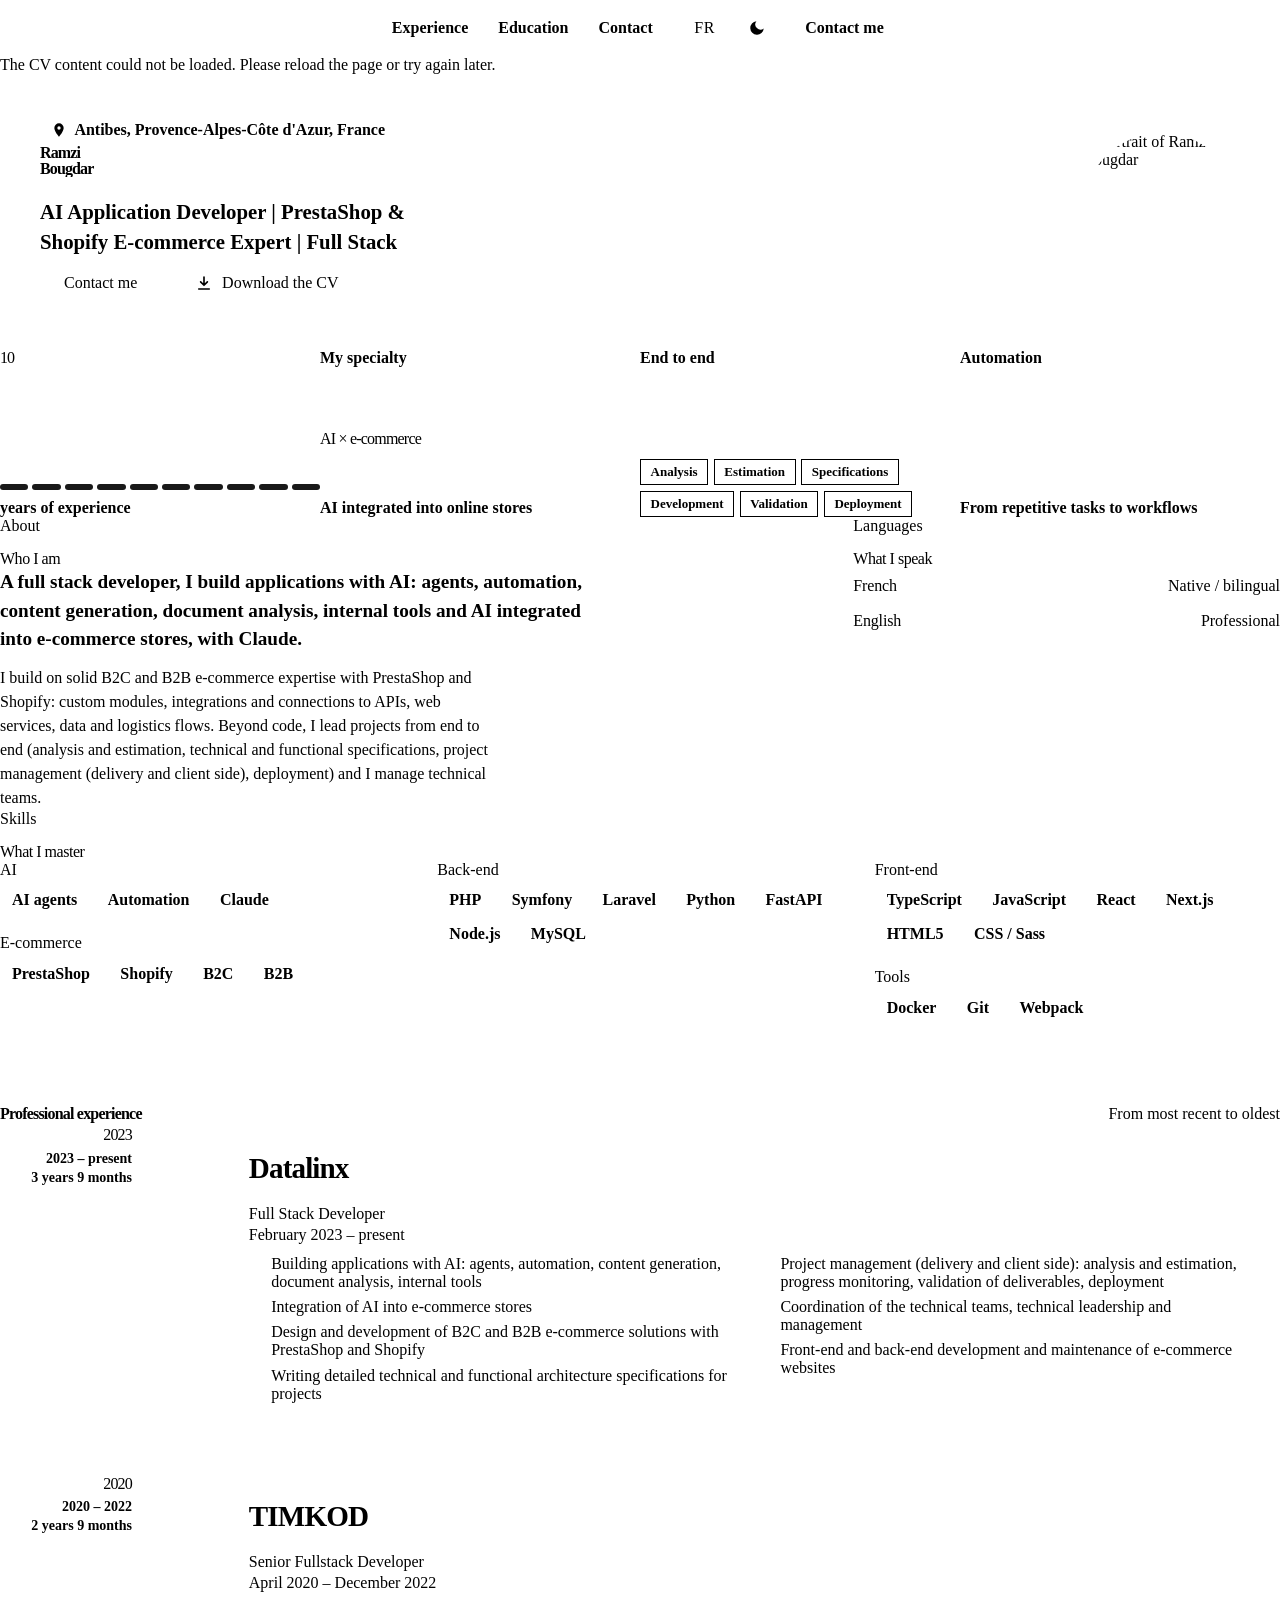
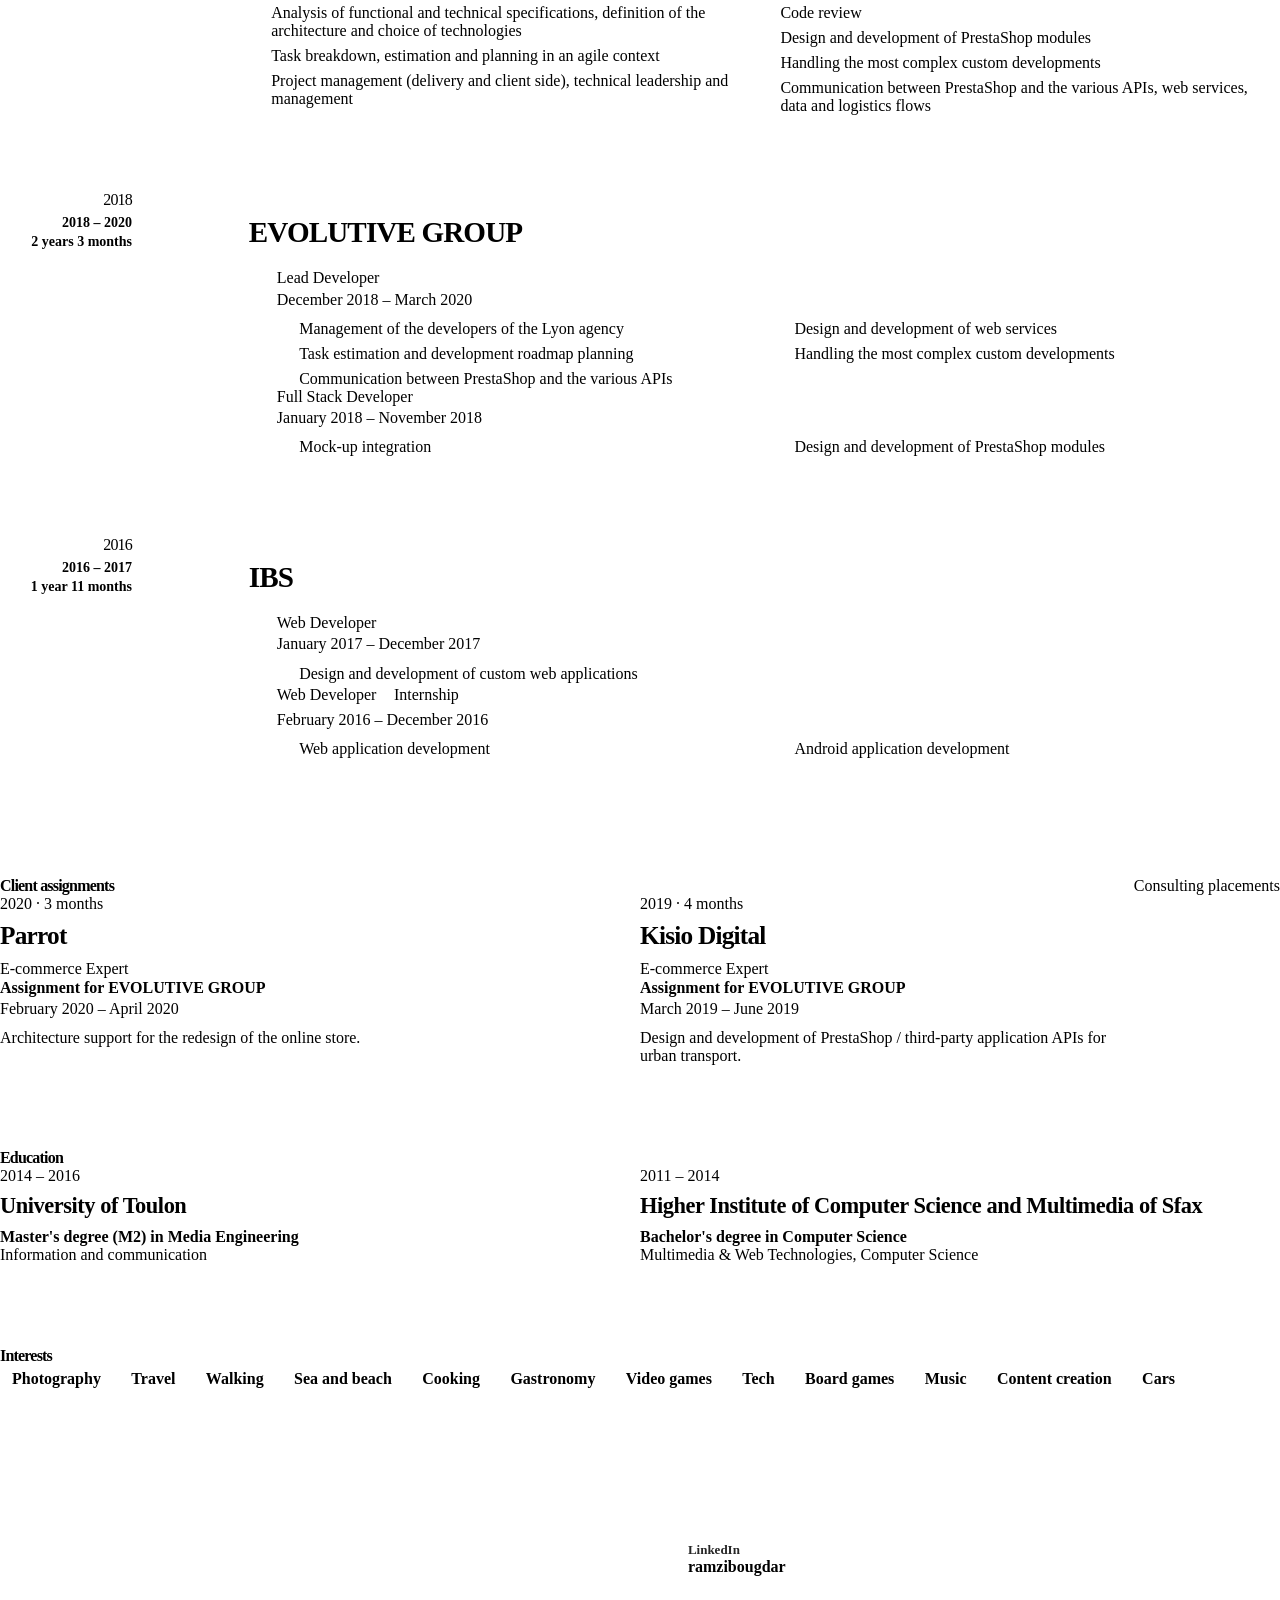
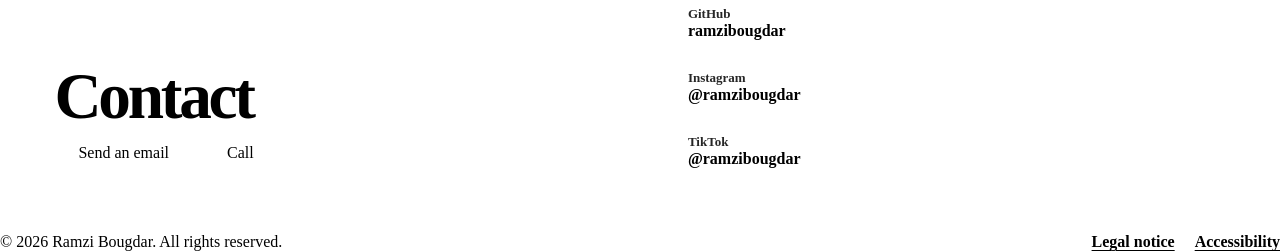
==== index.html @ 059834fe "Integrate Google Tag Manager into index.html Added Google Tag Manager scripts for tracking." ====
<!DOCTYPE html>
<html lang="en">
<head>
  <meta charset="utf-8">
  <meta name="viewport" content="width=device-width, initial-scale=1">
  <title>Ramzi Bougdar – AI Developer &amp; E-commerce Expert | CV</title>
  <meta name="description" content="CV of Ramzi Bougdar, full stack developer: AI applications with Claude and PrestaShop &amp; Shopify e-commerce. Available in English and French.">
  <meta name="color-scheme" content="light dark">
  <!-- Canonical, language alternates and social cards, generated by scripts/generate-metadata.js -->
  <link rel="canonical" href="https://ramzibougdar.github.io/">
  <link rel="alternate" hreflang="en" href="https://ramzibougdar.github.io/en/">
  <link rel="alternate" hreflang="fr" href="https://ramzibougdar.github.io/fr/">
  <link rel="alternate" hreflang="x-default" href="https://ramzibougdar.github.io/">
  <!-- /generated links -->
  <link rel="icon" href="favicon.ico" sizes="48x48">
  <link rel="icon" type="image/png" sizes="32x32" href="assets/icons/favicon-32.png">
  <link rel="icon" type="image/png" sizes="192x192" href="assets/icons/icon-192.png">
  <link rel="apple-touch-icon" href="assets/icons/apple-touch-icon.png">
<!-- Google Tag Manager -->
<script>(function(w,d,s,l,i){w[l]=w[l]||[];w[l].push({'gtm.start':
new Date().getTime(),event:'gtm.js'});var f=d.getElementsByTagName(s)[0],
j=d.createElement(s),dl=l!='dataLayer'?'&l='+l:'';j.async=true;j.src=
'https://www.googletagmanager.com/gtm.js?id='+i+dl;f.parentNode.insertBefore(j,f);
})(window,document,'script','dataLayer','GTM-W86L38PQ');</script>
<!-- End Google Tag Manager -->
  <!--
    Language router: sends the visitor to the stored language, otherwise to French when the
    browser prefers French, otherwise to English (the default). The query string and the
    anchor are kept, so old links such as /#contact still land on the right section.
  -->
  <script>
    (function () {
      var lang = null;
      try { lang = localStorage.getItem('lang'); } catch (e) { /* storage unavailable */ }
      if (lang !== 'en' && lang !== 'fr') {
        var preferred = navigator.languages && navigator.languages.length ? navigator.languages : [navigator.language || ''];
        lang = /^fr\b/i.test(preferred[0] || '') ? 'fr' : 'en';
      }
      // Opened from the disk (file://), a folder URL would list its files: target the page itself.
      var page = window.location.protocol === 'file:' ? 'index.html' : '';
      window.location.replace(lang + '/' + page + window.location.search + window.location.hash);
    })();
  </script>
  <style>
    body { margin: 0; min-height: 100vh; display: grid; place-content: center; gap: 1rem; font: 500 1.125rem/1.5 system-ui, sans-serif; background: #F4F4F8; color: #15162E; text-align: center; }
    a { color: #5B3DF5; font-weight: 700; }
    @media (prefers-color-scheme: dark) { body { background: #0D0E1A; color: #ECEDF7; } a { color: #8B78FF; } }
  </style>
</head>
<body>
  <!-- Google Tag Manager (noscript) -->
<noscript><iframe src="https://www.googletagmanager.com/ns.html?id=GTM-W86L38PQ"
height="0" width="0" style="display:none;visibility:hidden"></iframe></noscript>
<!-- End Google Tag Manager (noscript) -->
  <!-- Shown only when JavaScript is off (or while the redirect happens) -->
  <h1>Ramzi Bougdar — CV</h1>
  <p><a href="en/" hreflang="en">English version</a> · <a href="fr/" hreflang="fr" lang="fr">Version française</a></p>
</body>
</html>
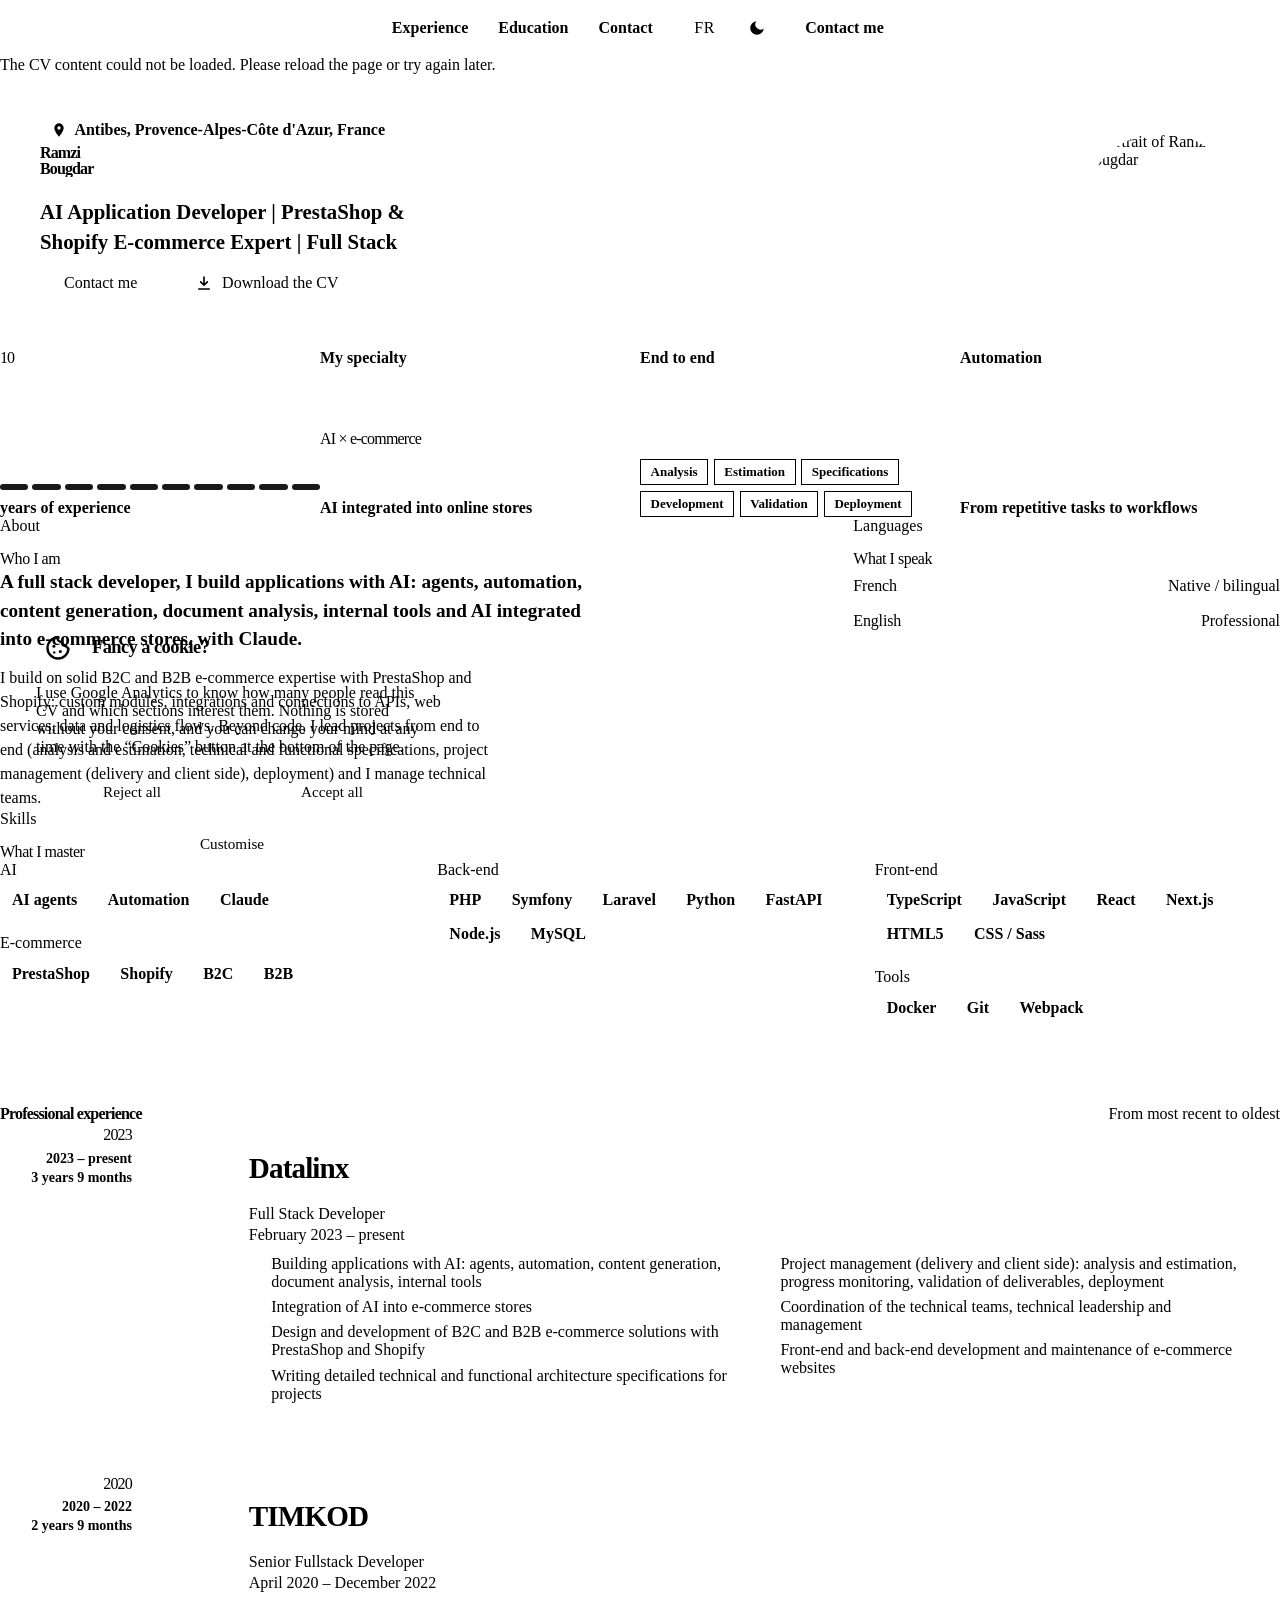
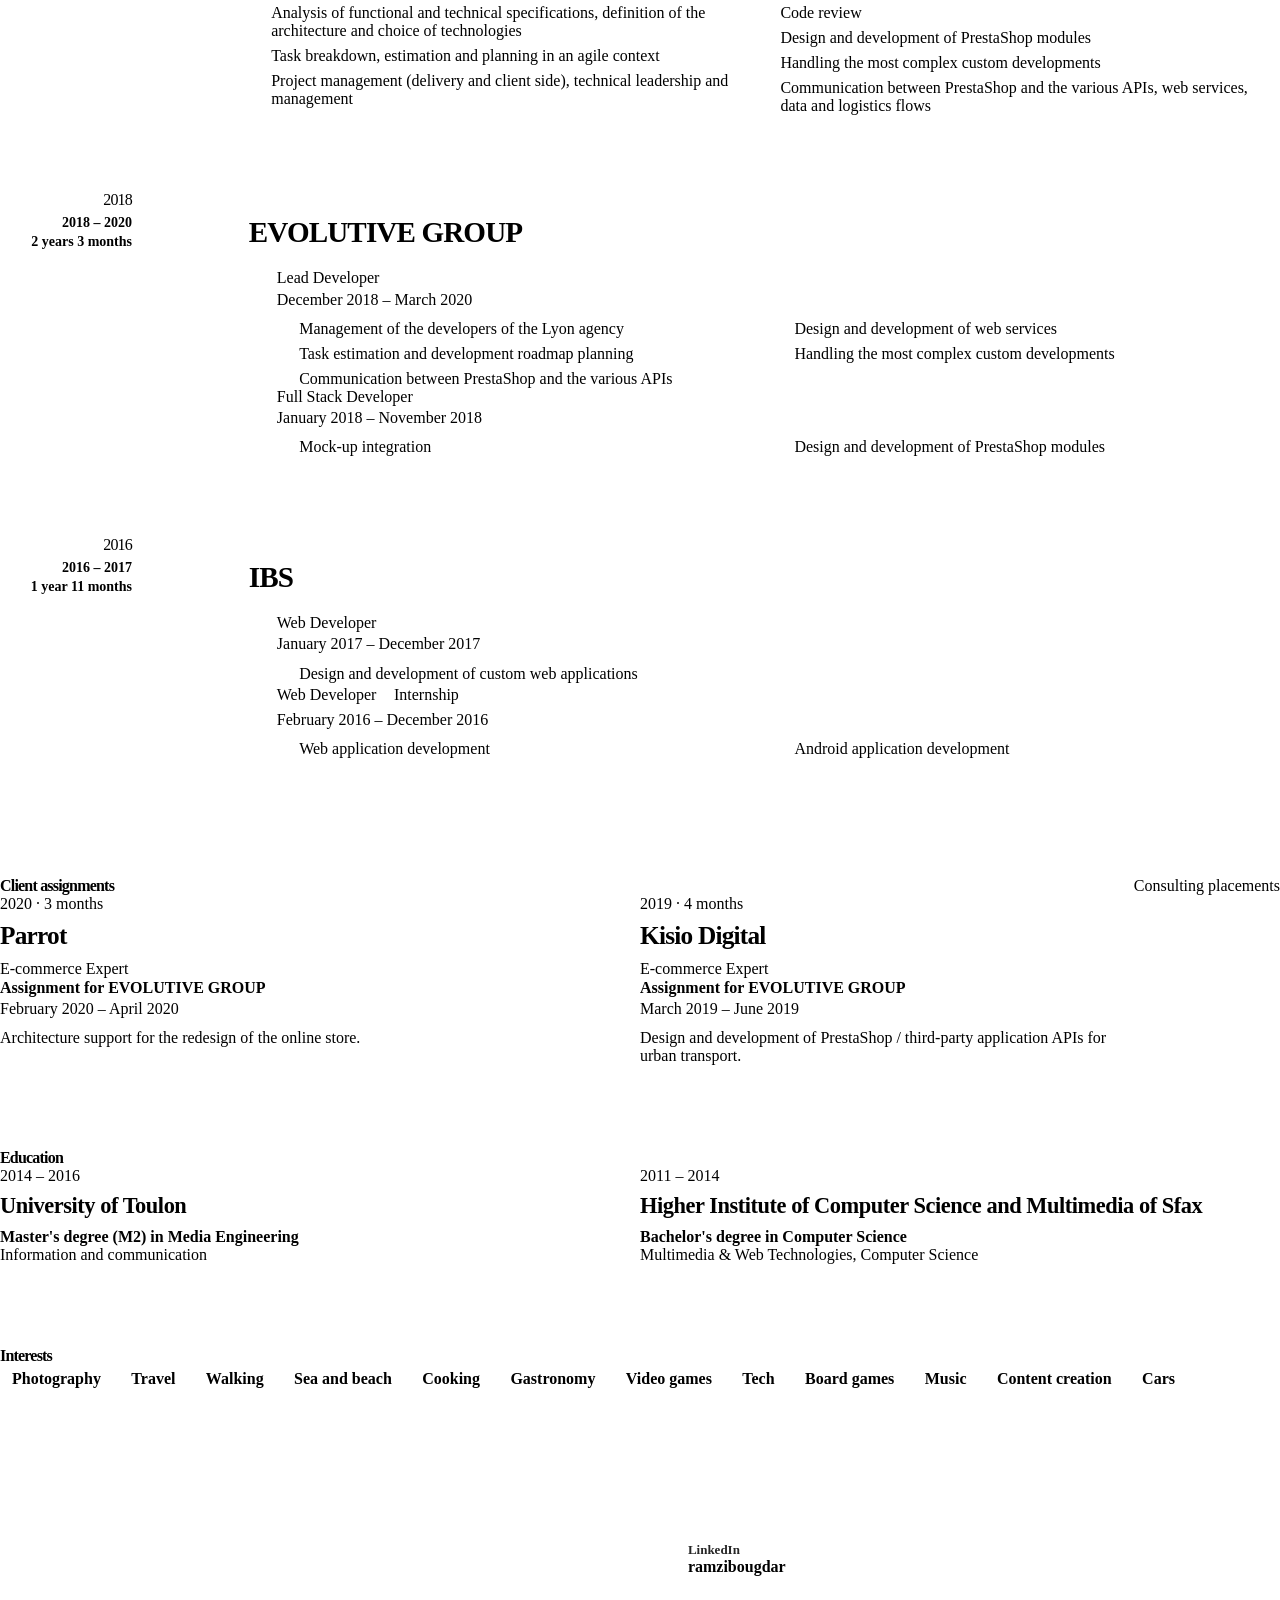
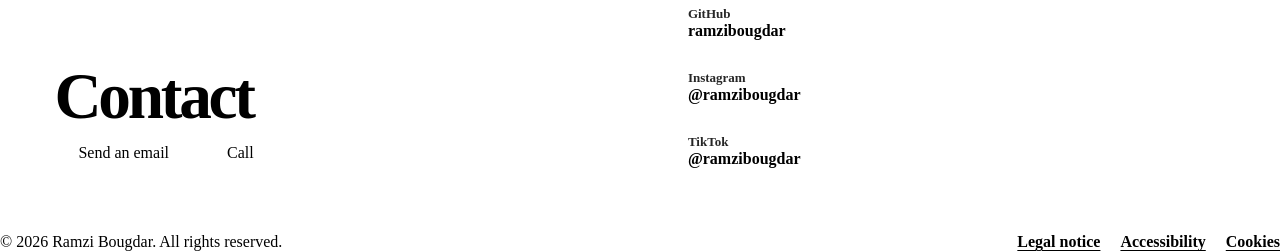
==== commit b178276c: "Add cookie banner with Google Consent Mode v2 - Inline consent defaults (all denied) before Google T" ====
--- a/index.html
+++ b/index.html
@@ -16,13 +16,35 @@
   <link rel="icon" type="image/png" sizes="32x32" href="assets/icons/favicon-32.png">
   <link rel="icon" type="image/png" sizes="192x192" href="assets/icons/icon-192.png">
   <link rel="apple-touch-icon" href="assets/icons/apple-touch-icon.png">
-<!-- Google Tag Manager -->
-<script>(function(w,d,s,l,i){w[l]=w[l]||[];w[l].push({'gtm.start':
-new Date().getTime(),event:'gtm.js'});var f=d.getElementsByTagName(s)[0],
-j=d.createElement(s),dl=l!='dataLayer'?'&l='+l:'';j.async=true;j.src=
-'https://www.googletagmanager.com/gtm.js?id='+i+dl;f.parentNode.insertBefore(j,f);
-})(window,document,'script','dataLayer','GTM-W86L38PQ');</script>
-<!-- End Google Tag Manager -->
+  <!--
+    Google Consent Mode v2: every storage is denied by default, before Google Tag Manager loads.
+    A choice made in the cookie banner (js/consent.js, localStorage "consent", 6 months) is applied at once.
+  -->
+  <script>
+    window.dataLayer = window.dataLayer || [];
+    function gtag() { window.dataLayer.push(arguments); }
+    gtag('consent', 'default', {
+      ad_storage: 'denied', ad_user_data: 'denied', ad_personalization: 'denied',
+      analytics_storage: 'denied', functionality_storage: 'granted', security_storage: 'granted',
+      wait_for_update: 500
+    });
+    gtag('set', 'ads_data_redaction', true);
+    (function () {
+      var c = null;
+      try { c = JSON.parse(localStorage.getItem('consent')); } catch (e) { /* storage unavailable */ }
+      if (c && c.version === 1 && Date.now() - c.date < 182 * 24 * 3600 * 1000) {
+        var ads = c.ads ? 'granted' : 'denied';
+        gtag('consent', 'update', { analytics_storage: c.analytics ? 'granted' : 'denied', ad_storage: ads, ad_user_data: ads, ad_personalization: ads });
+      }
+    })();
+  </script>
+  <!-- Google Tag Manager -->
+  <script>(function(w,d,s,l,i){w[l]=w[l]||[];w[l].push({'gtm.start':
+  new Date().getTime(),event:'gtm.js'});var f=d.getElementsByTagName(s)[0],
+  j=d.createElement(s),dl=l!='dataLayer'?'&l='+l:'';j.async=true;j.src=
+  'https://www.googletagmanager.com/gtm.js?id='+i+dl;f.parentNode.insertBefore(j,f);
+  })(window,document,'script','dataLayer','GTM-W86L38PQ');</script>
+  <!-- End Google Tag Manager -->
   <!--
     Language router: sends the visitor to the stored language, otherwise to French when the
     browser prefers French, otherwise to English (the default). The query string and the
@@ -48,10 +70,6 @@
   </style>
 </head>
 <body>
-  <!-- Google Tag Manager (noscript) -->
-<noscript><iframe src="https://www.googletagmanager.com/ns.html?id=GTM-W86L38PQ"
-height="0" width="0" style="display:none;visibility:hidden"></iframe></noscript>
-<!-- End Google Tag Manager (noscript) -->
   <!-- Shown only when JavaScript is off (or while the redirect happens) -->
   <h1>Ramzi Bougdar — CV</h1>
   <p><a href="en/" hreflang="en">English version</a> · <a href="fr/" hreflang="fr" lang="fr">Version française</a></p>
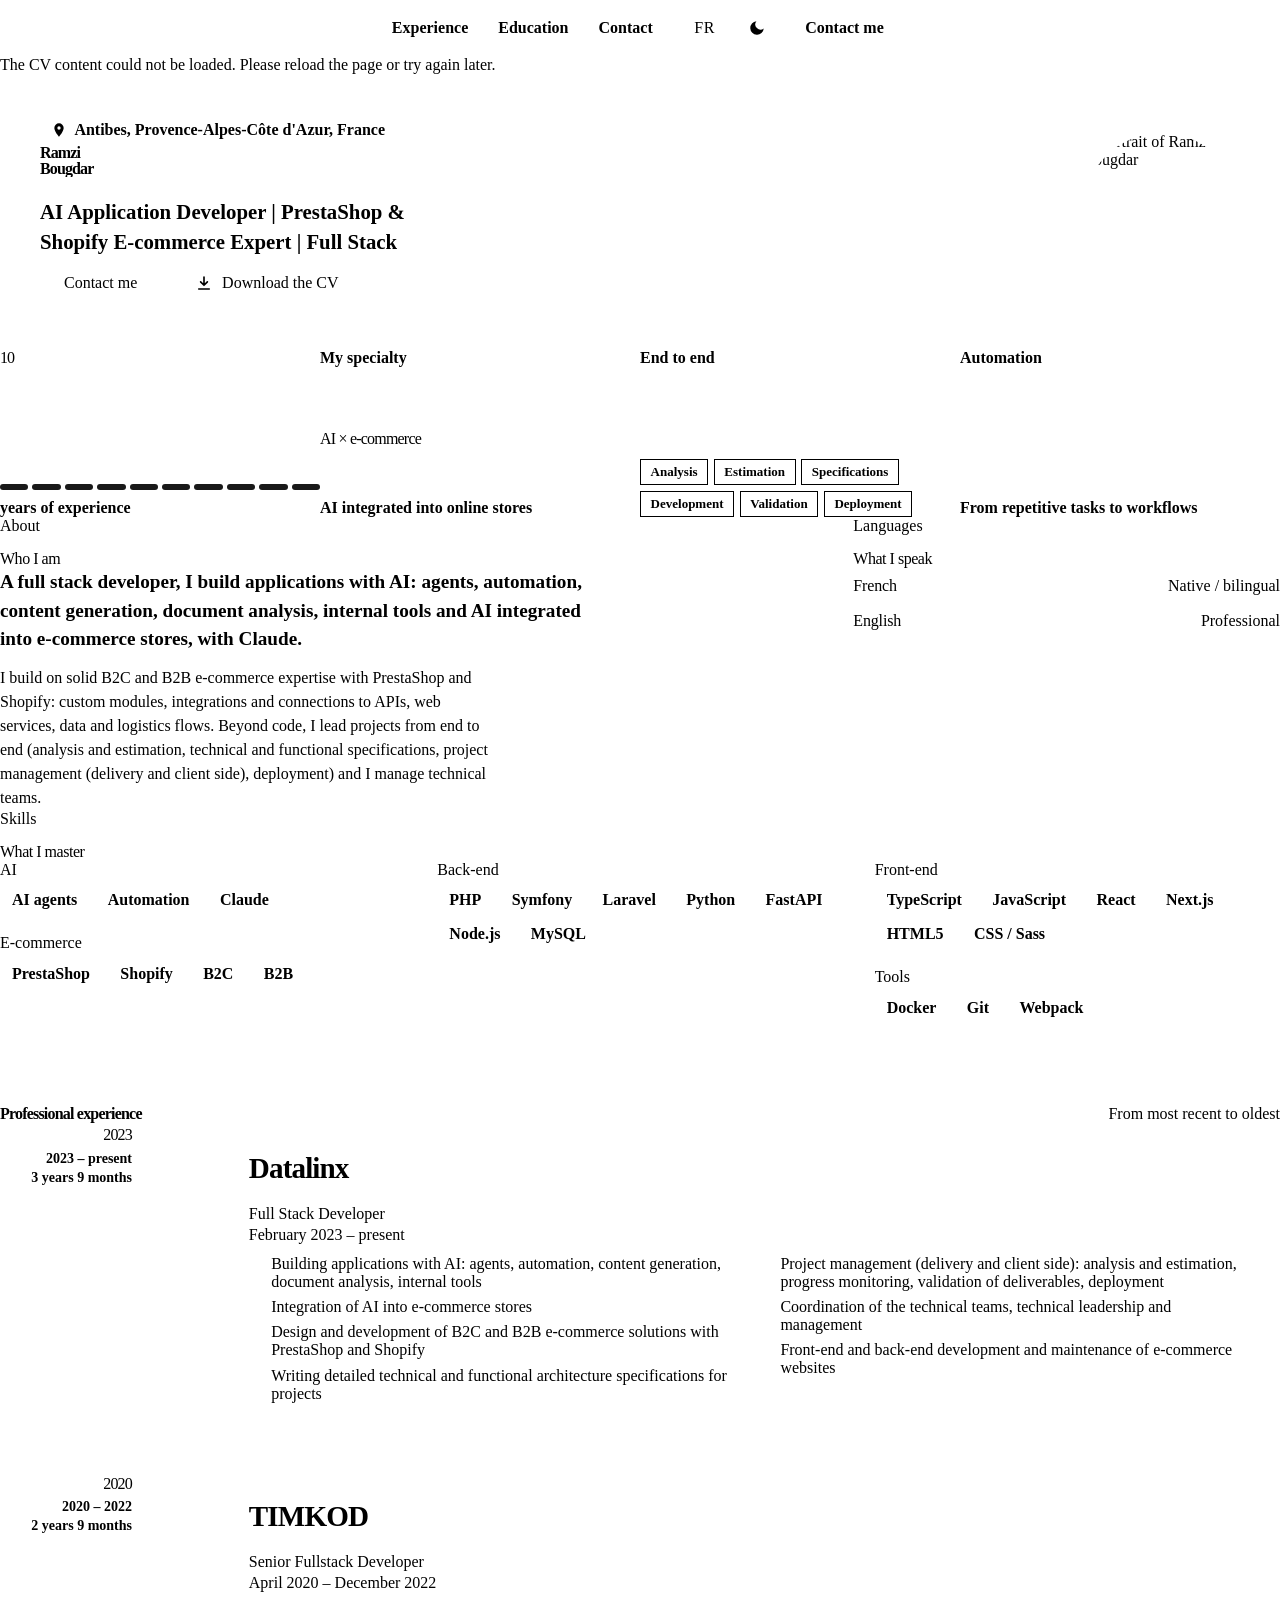
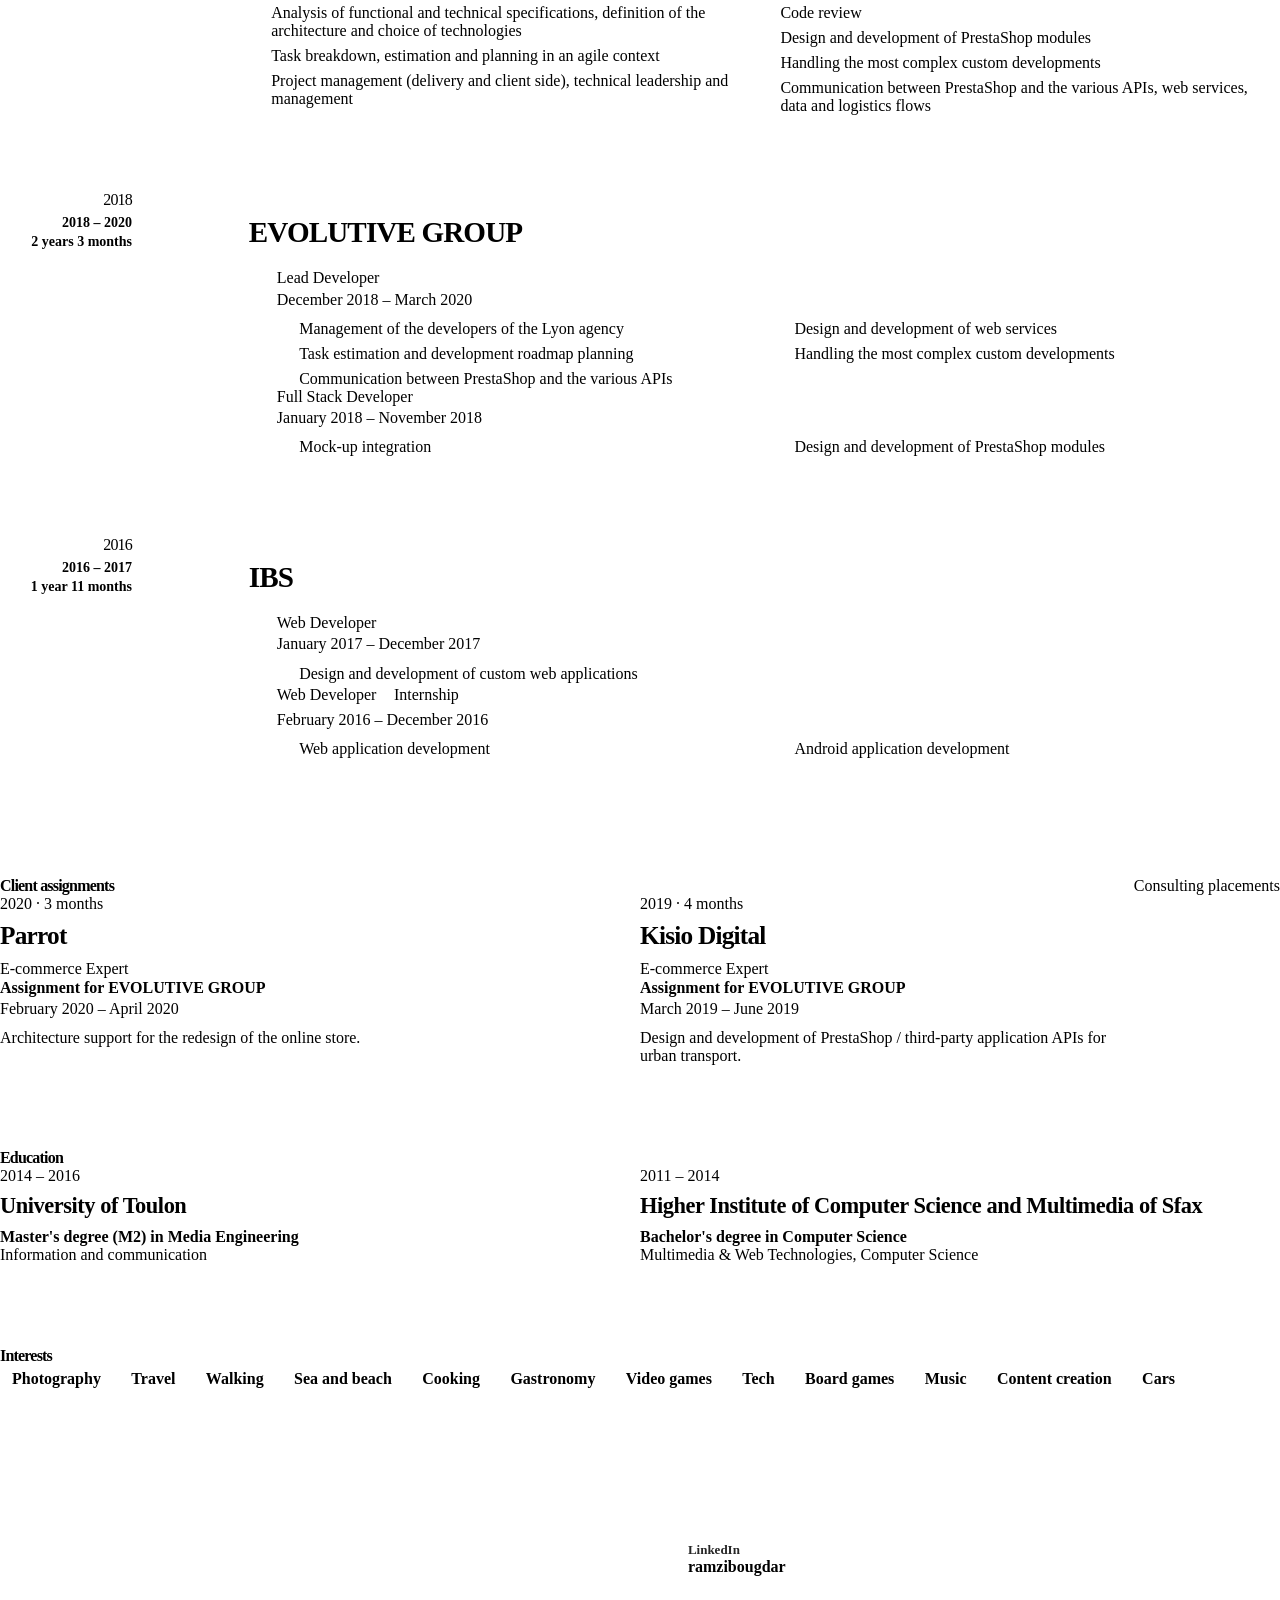
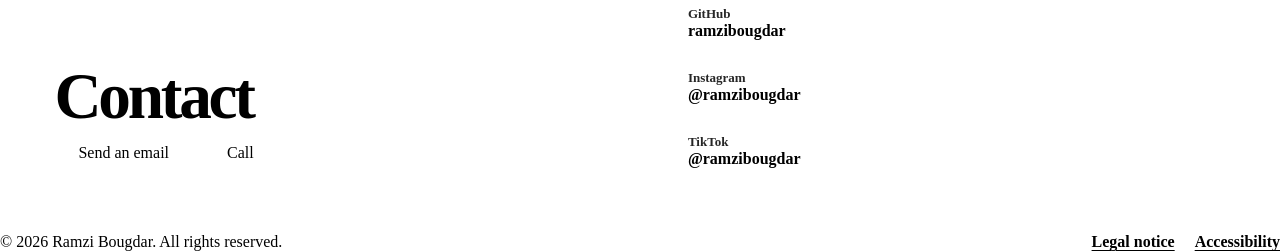
==== commit 6118456f: "Add Open Graph and Twitter meta tags to index.html Added Open Graph and Twitter meta tags for better" ====
--- a/index.html
+++ b/index.html
@@ -12,39 +12,29 @@
   <link rel="alternate" hreflang="fr" href="https://ramzibougdar.github.io/fr/">
   <link rel="alternate" hreflang="x-default" href="https://ramzibougdar.github.io/">
   <!-- /generated links -->
+  <meta property="og:type" content="profile">
+  <meta property="og:site_name" content="Ramzi Bougdar">
+  <meta property="og:title" content="Ramzi Bougdar – AI Application Developer &amp; E-commerce Expert">
+  <meta property="og:description" content="Full stack developer in Antibes, France: AI applications with Claude (agents, automation) and B2C/B2B e-commerce solutions on PrestaShop and Shopify.">
+  <meta property="og:url" content="https://ramzibougdar.github.io/en/">
+  <meta property="og:locale" content="en_GB">
+  <meta property="og:locale:alternate" content="fr_FR">
+  <meta property="og:image" content="https://ramzibougdar.github.io/assets/img/og-image.png">
+  <meta property="og:image:width" content="1200">
+  <meta property="og:image:height" content="630">
+  <meta property="og:image:alt" content="Ramzi Bougdar">
+  <meta name="twitter:card" content="summary_large_image">
   <link rel="icon" href="favicon.ico" sizes="48x48">
   <link rel="icon" type="image/png" sizes="32x32" href="assets/icons/favicon-32.png">
   <link rel="icon" type="image/png" sizes="192x192" href="assets/icons/icon-192.png">
   <link rel="apple-touch-icon" href="assets/icons/apple-touch-icon.png">
-  <!--
-    Google Consent Mode v2: every storage is denied by default, before Google Tag Manager loads.
-    A choice made in the cookie banner (js/consent.js, localStorage "consent", 6 months) is applied at once.
-  -->
-  <script>
-    window.dataLayer = window.dataLayer || [];
-    function gtag() { window.dataLayer.push(arguments); }
-    gtag('consent', 'default', {
-      ad_storage: 'denied', ad_user_data: 'denied', ad_personalization: 'denied',
-      analytics_storage: 'denied', functionality_storage: 'granted', security_storage: 'granted',
-      wait_for_update: 500
-    });
-    gtag('set', 'ads_data_redaction', true);
-    (function () {
-      var c = null;
-      try { c = JSON.parse(localStorage.getItem('consent')); } catch (e) { /* storage unavailable */ }
-      if (c && c.version === 1 && Date.now() - c.date < 182 * 24 * 3600 * 1000) {
-        var ads = c.ads ? 'granted' : 'denied';
-        gtag('consent', 'update', { analytics_storage: c.analytics ? 'granted' : 'denied', ad_storage: ads, ad_user_data: ads, ad_personalization: ads });
-      }
-    })();
-  </script>
-  <!-- Google Tag Manager -->
-  <script>(function(w,d,s,l,i){w[l]=w[l]||[];w[l].push({'gtm.start':
-  new Date().getTime(),event:'gtm.js'});var f=d.getElementsByTagName(s)[0],
-  j=d.createElement(s),dl=l!='dataLayer'?'&l='+l:'';j.async=true;j.src=
-  'https://www.googletagmanager.com/gtm.js?id='+i+dl;f.parentNode.insertBefore(j,f);
-  })(window,document,'script','dataLayer','GTM-W86L38PQ');</script>
-  <!-- End Google Tag Manager -->
+<!-- Google Tag Manager -->
+<script>(function(w,d,s,l,i){w[l]=w[l]||[];w[l].push({'gtm.start':
+new Date().getTime(),event:'gtm.js'});var f=d.getElementsByTagName(s)[0],
+j=d.createElement(s),dl=l!='dataLayer'?'&l='+l:'';j.async=true;j.src=
+'https://www.googletagmanager.com/gtm.js?id='+i+dl;f.parentNode.insertBefore(j,f);
+})(window,document,'script','dataLayer','GTM-W86L38PQ');</script>
+<!-- End Google Tag Manager -->
   <!--
     Language router: sends the visitor to the stored language, otherwise to French when the
     browser prefers French, otherwise to English (the default). The query string and the
@@ -70,6 +60,10 @@
   </style>
 </head>
 <body>
+  <!-- Google Tag Manager (noscript) -->
+<noscript><iframe src="https://www.googletagmanager.com/ns.html?id=GTM-W86L38PQ"
+height="0" width="0" style="display:none;visibility:hidden"></iframe></noscript>
+<!-- End Google Tag Manager (noscript) -->
   <!-- Shown only when JavaScript is off (or while the redirect happens) -->
   <h1>Ramzi Bougdar — CV</h1>
   <p><a href="en/" hreflang="en">English version</a> · <a href="fr/" hreflang="fr" lang="fr">Version française</a></p>
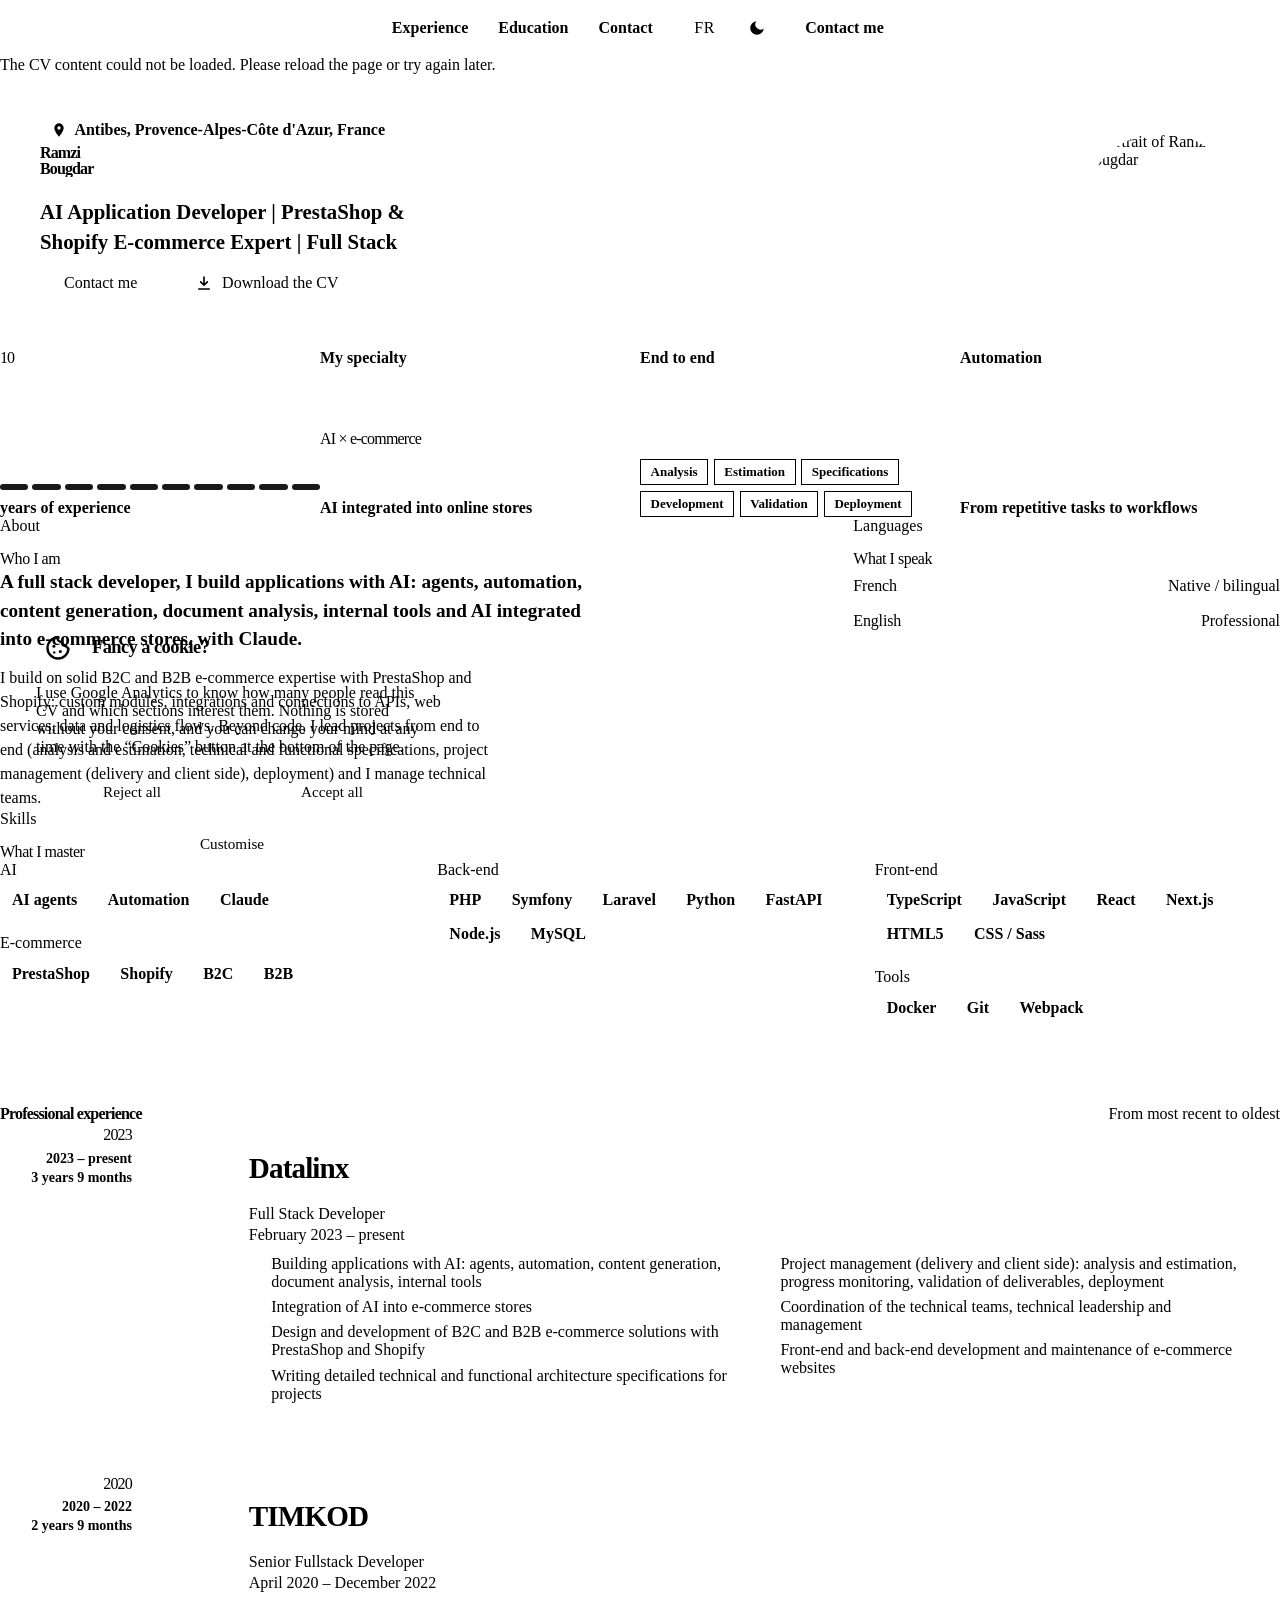
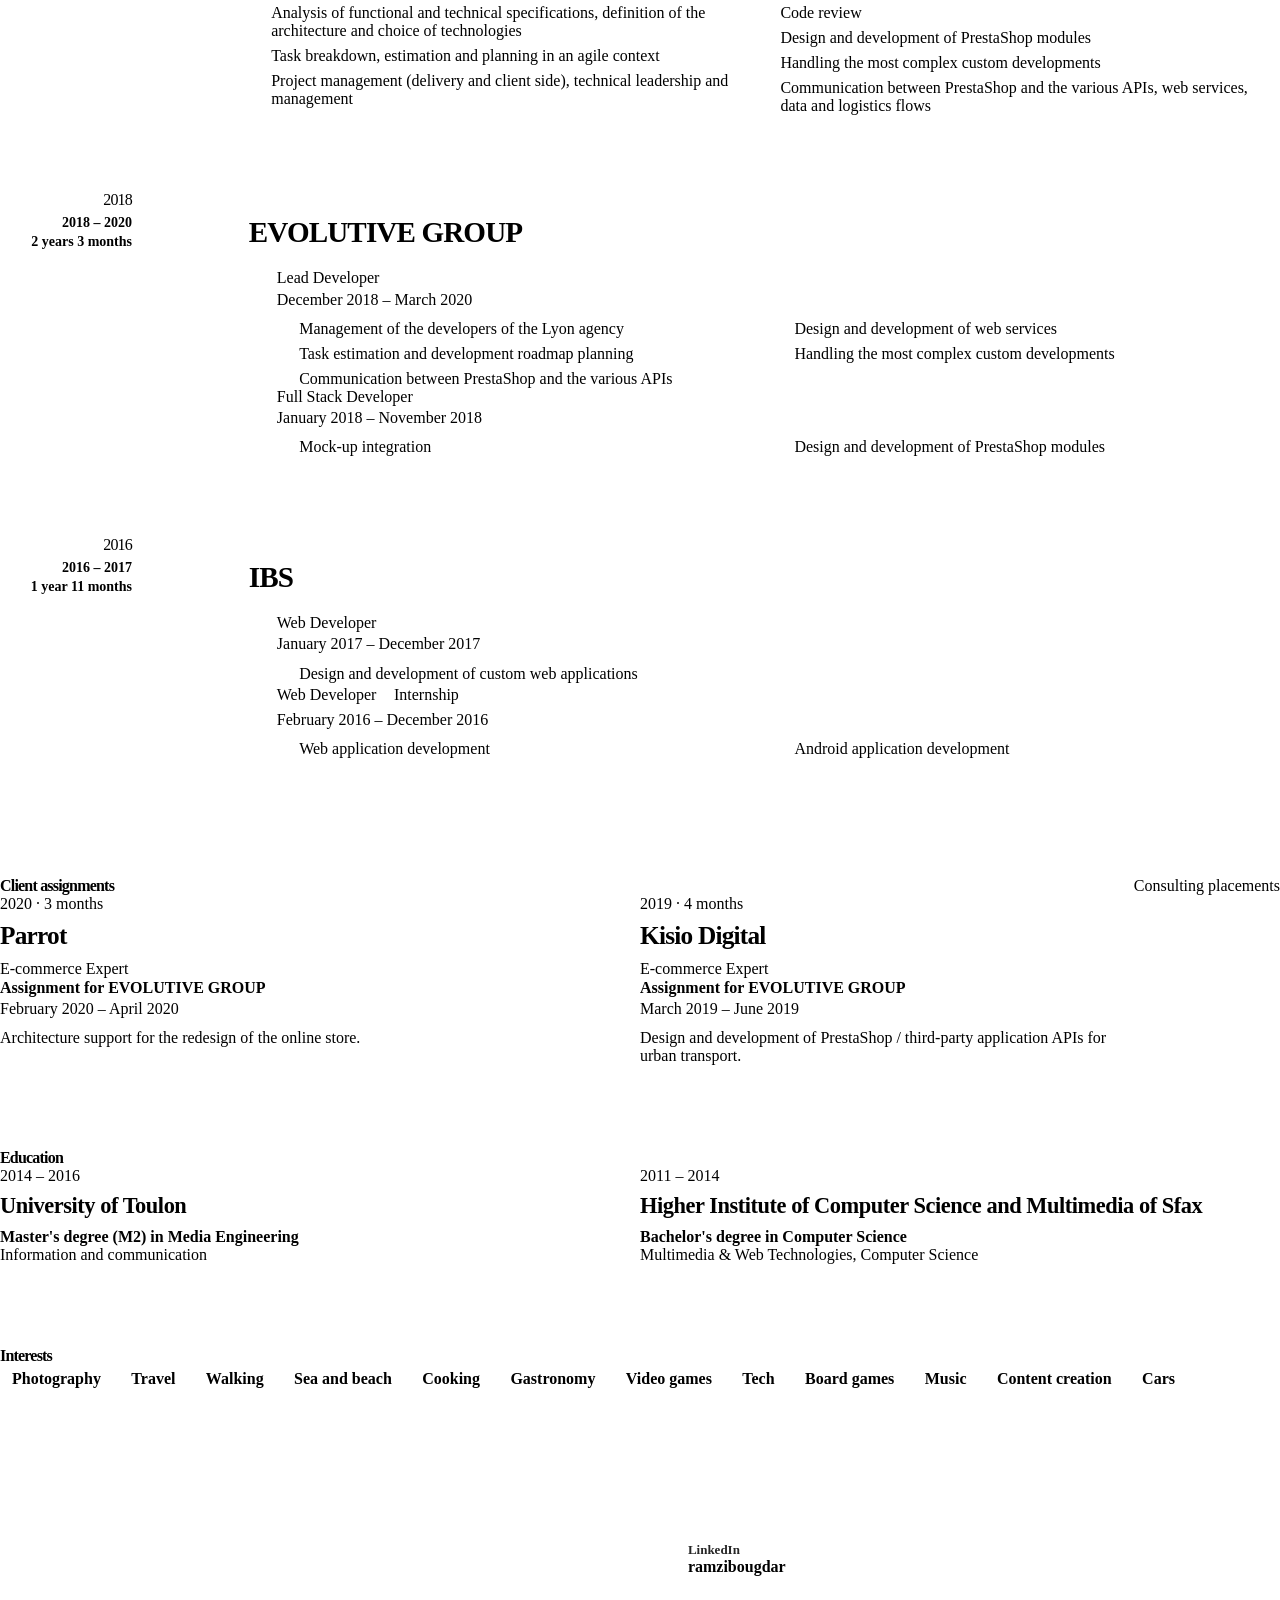
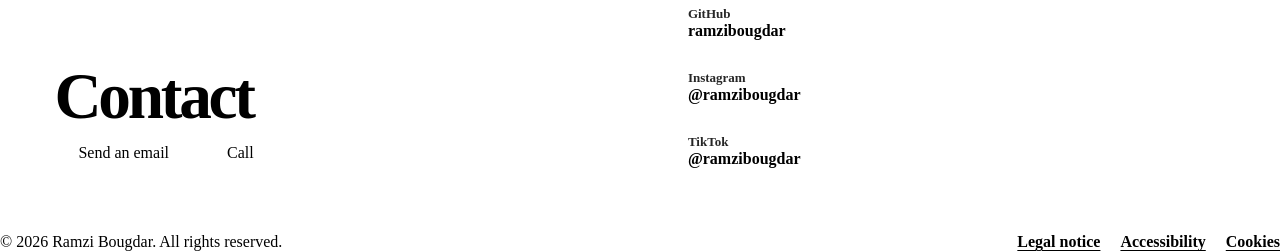
==== commit b886cd58: "Bannière cookies avec Google Consent Mode v2 (#1) - Inline consent defaults (all denied) before Goog" ====
--- a/index.html
+++ b/index.html
@@ -28,13 +28,35 @@
   <link rel="icon" type="image/png" sizes="32x32" href="assets/icons/favicon-32.png">
   <link rel="icon" type="image/png" sizes="192x192" href="assets/icons/icon-192.png">
   <link rel="apple-touch-icon" href="assets/icons/apple-touch-icon.png">
-<!-- Google Tag Manager -->
-<script>(function(w,d,s,l,i){w[l]=w[l]||[];w[l].push({'gtm.start':
-new Date().getTime(),event:'gtm.js'});var f=d.getElementsByTagName(s)[0],
-j=d.createElement(s),dl=l!='dataLayer'?'&l='+l:'';j.async=true;j.src=
-'https://www.googletagmanager.com/gtm.js?id='+i+dl;f.parentNode.insertBefore(j,f);
-})(window,document,'script','dataLayer','GTM-W86L38PQ');</script>
-<!-- End Google Tag Manager -->
+  <!--
+    Google Consent Mode v2: every storage is denied by default, before Google Tag Manager loads.
+    A choice made in the cookie banner (js/consent.js, localStorage "consent", 6 months) is applied at once.
+  -->
+  <script>
+    window.dataLayer = window.dataLayer || [];
+    function gtag() { window.dataLayer.push(arguments); }
+    gtag('consent', 'default', {
+      ad_storage: 'denied', ad_user_data: 'denied', ad_personalization: 'denied',
+      analytics_storage: 'denied', functionality_storage: 'granted', security_storage: 'granted',
+      wait_for_update: 500
+    });
+    gtag('set', 'ads_data_redaction', true);
+    (function () {
+      var c = null;
+      try { c = JSON.parse(localStorage.getItem('consent')); } catch (e) { /* storage unavailable */ }
+      if (c && c.version === 1 && Date.now() - c.date < 182 * 24 * 3600 * 1000) {
+        var ads = c.ads ? 'granted' : 'denied';
+        gtag('consent', 'update', { analytics_storage: c.analytics ? 'granted' : 'denied', ad_storage: ads, ad_user_data: ads, ad_personalization: ads });
+      }
+    })();
+  </script>
+  <!-- Google Tag Manager -->
+  <script>(function(w,d,s,l,i){w[l]=w[l]||[];w[l].push({'gtm.start':
+  new Date().getTime(),event:'gtm.js'});var f=d.getElementsByTagName(s)[0],
+  j=d.createElement(s),dl=l!='dataLayer'?'&l='+l:'';j.async=true;j.src=
+  'https://www.googletagmanager.com/gtm.js?id='+i+dl;f.parentNode.insertBefore(j,f);
+  })(window,document,'script','dataLayer','GTM-W86L38PQ');</script>
+  <!-- End Google Tag Manager -->
   <!--
     Language router: sends the visitor to the stored language, otherwise to French when the
     browser prefers French, otherwise to English (the default). The query string and the
@@ -60,10 +82,6 @@
   </style>
 </head>
 <body>
-  <!-- Google Tag Manager (noscript) -->
-<noscript><iframe src="https://www.googletagmanager.com/ns.html?id=GTM-W86L38PQ"
-height="0" width="0" style="display:none;visibility:hidden"></iframe></noscript>
-<!-- End Google Tag Manager (noscript) -->
   <!-- Shown only when JavaScript is off (or while the redirect happens) -->
   <h1>Ramzi Bougdar — CV</h1>
   <p><a href="en/" hreflang="en">English version</a> · <a href="fr/" hreflang="fr" lang="fr">Version française</a></p>
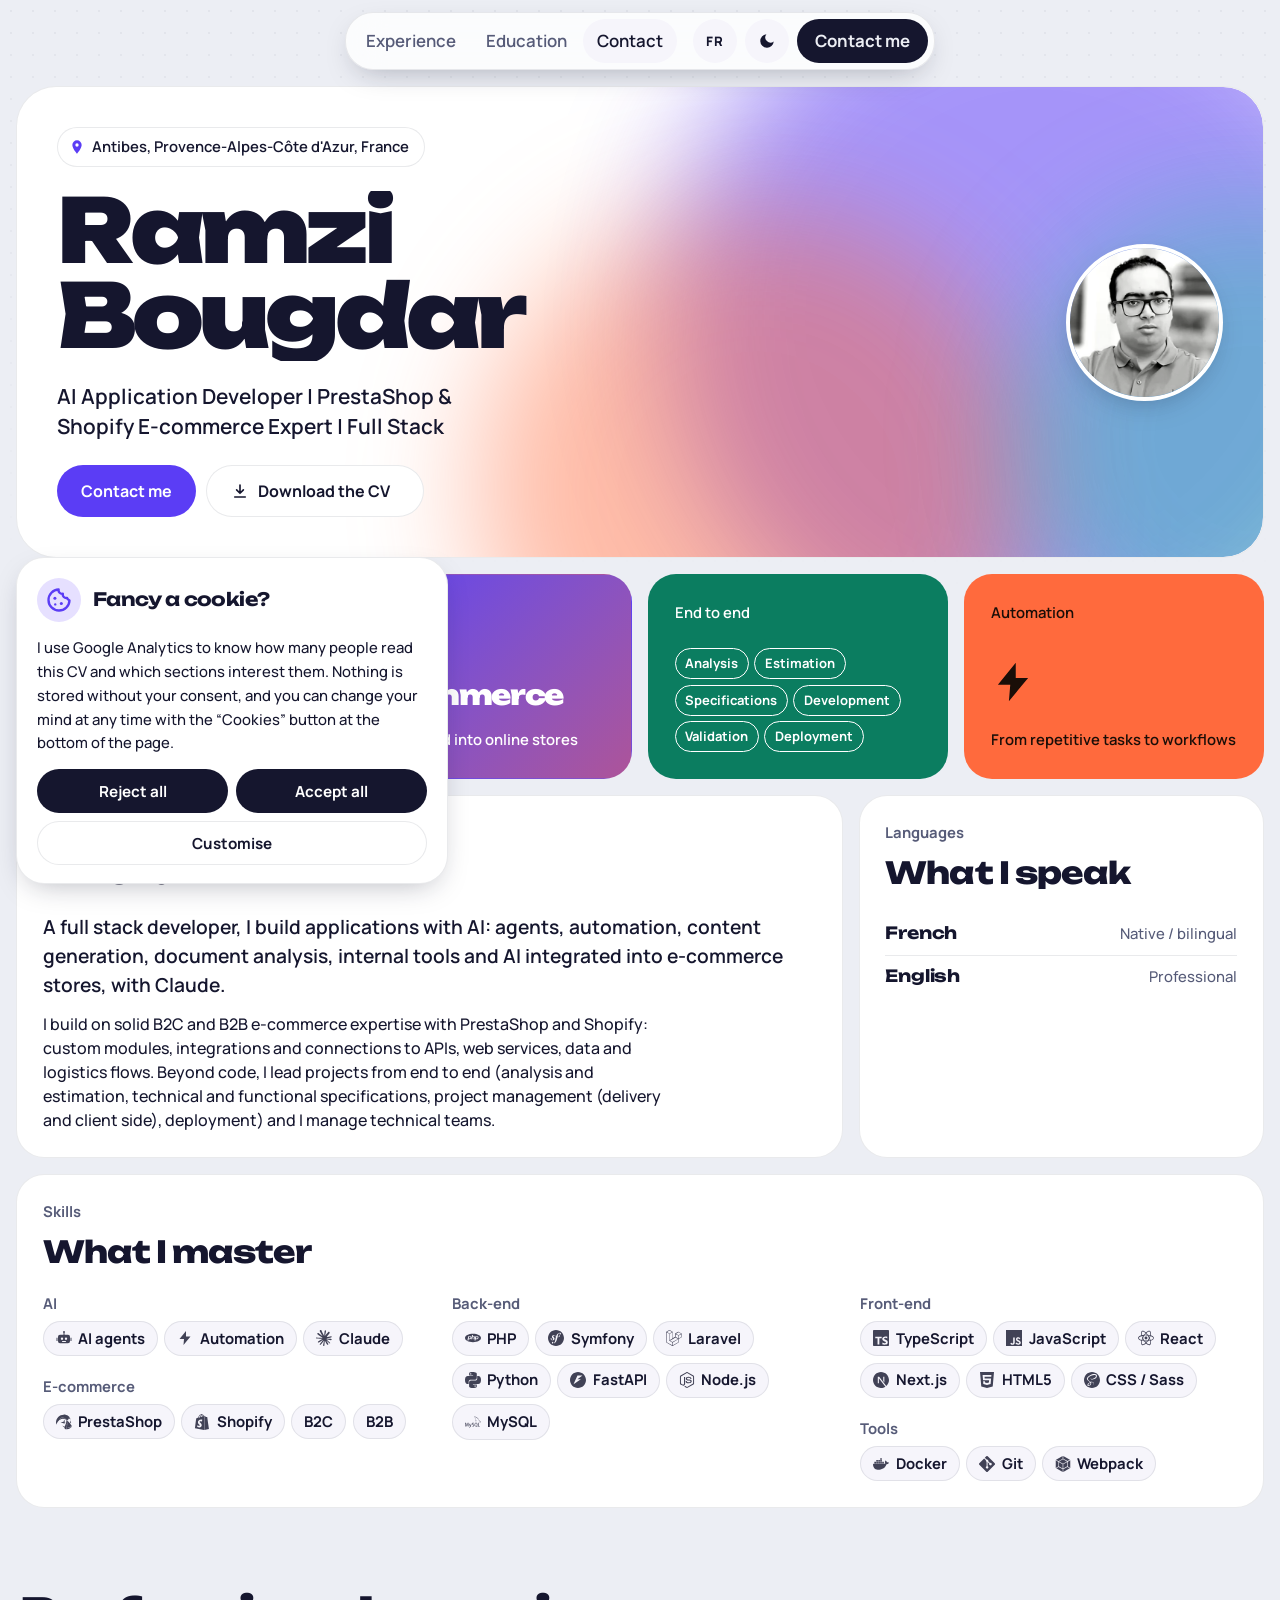
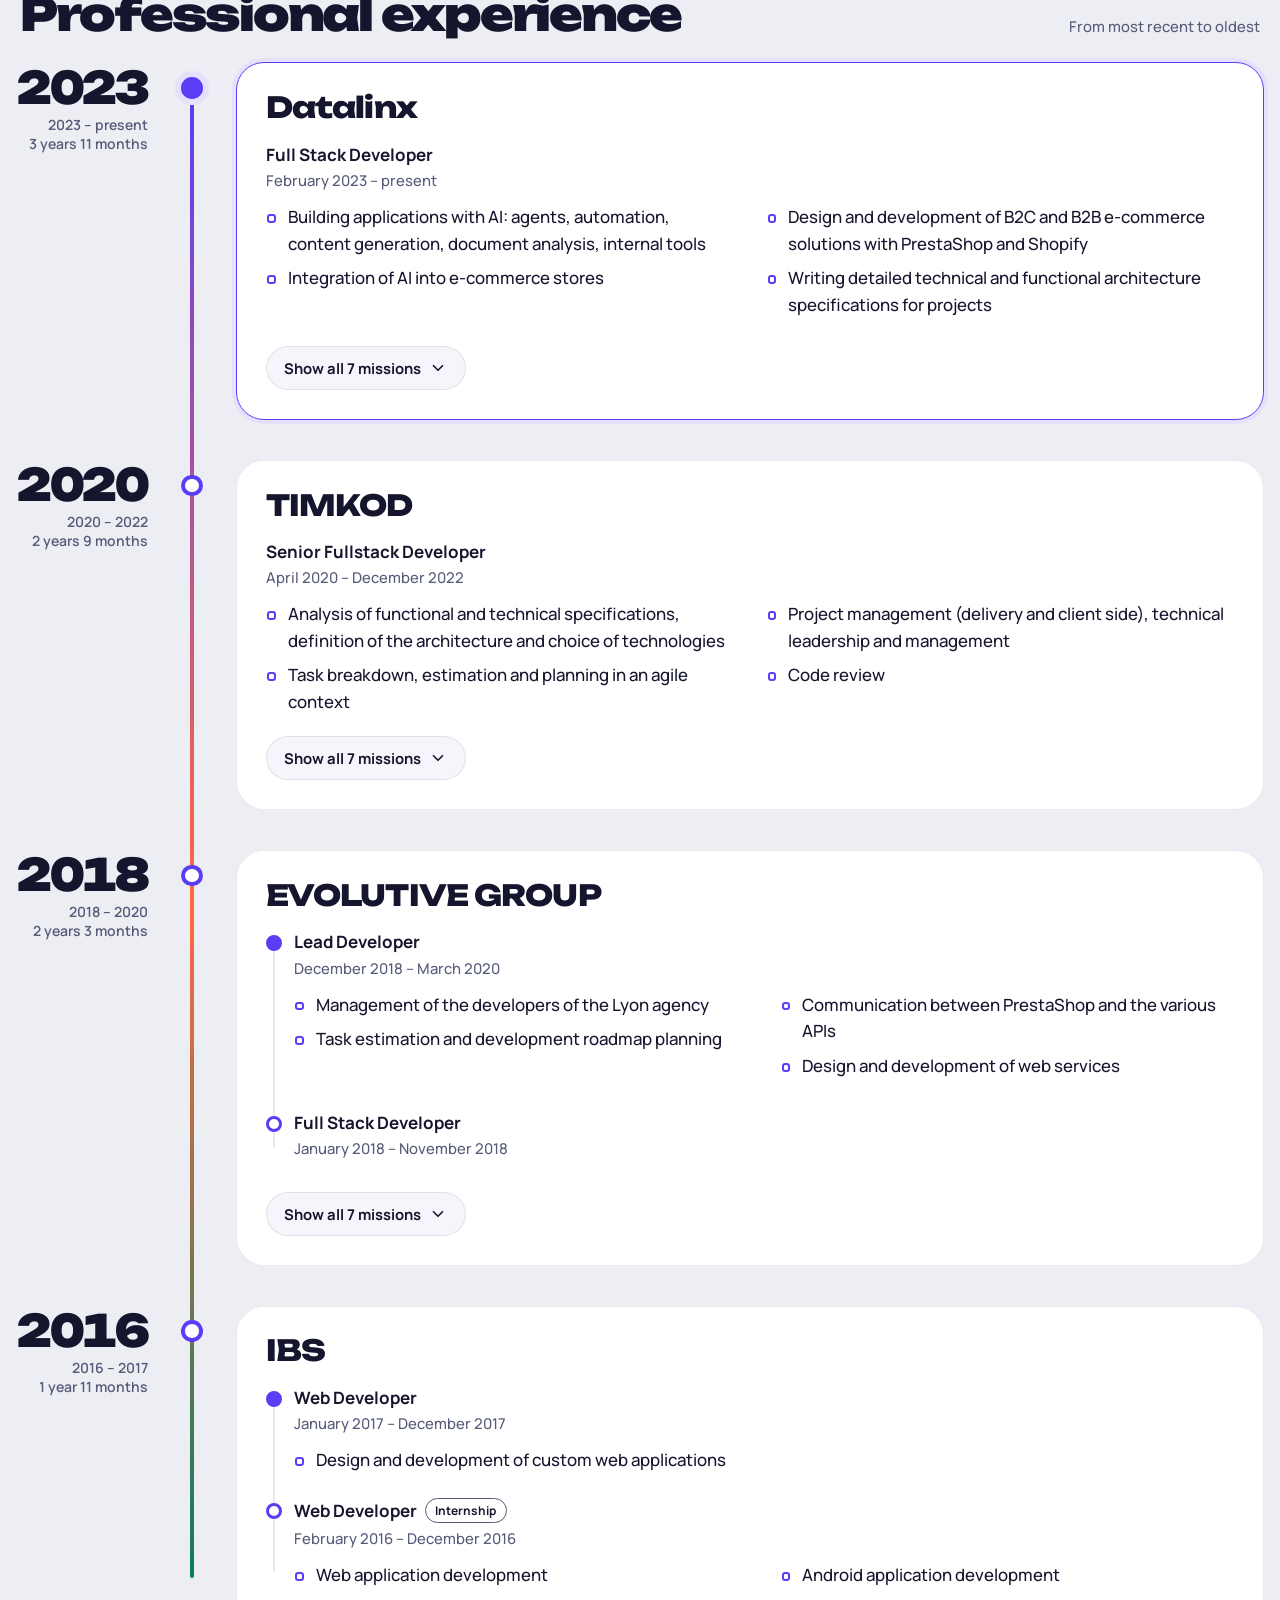
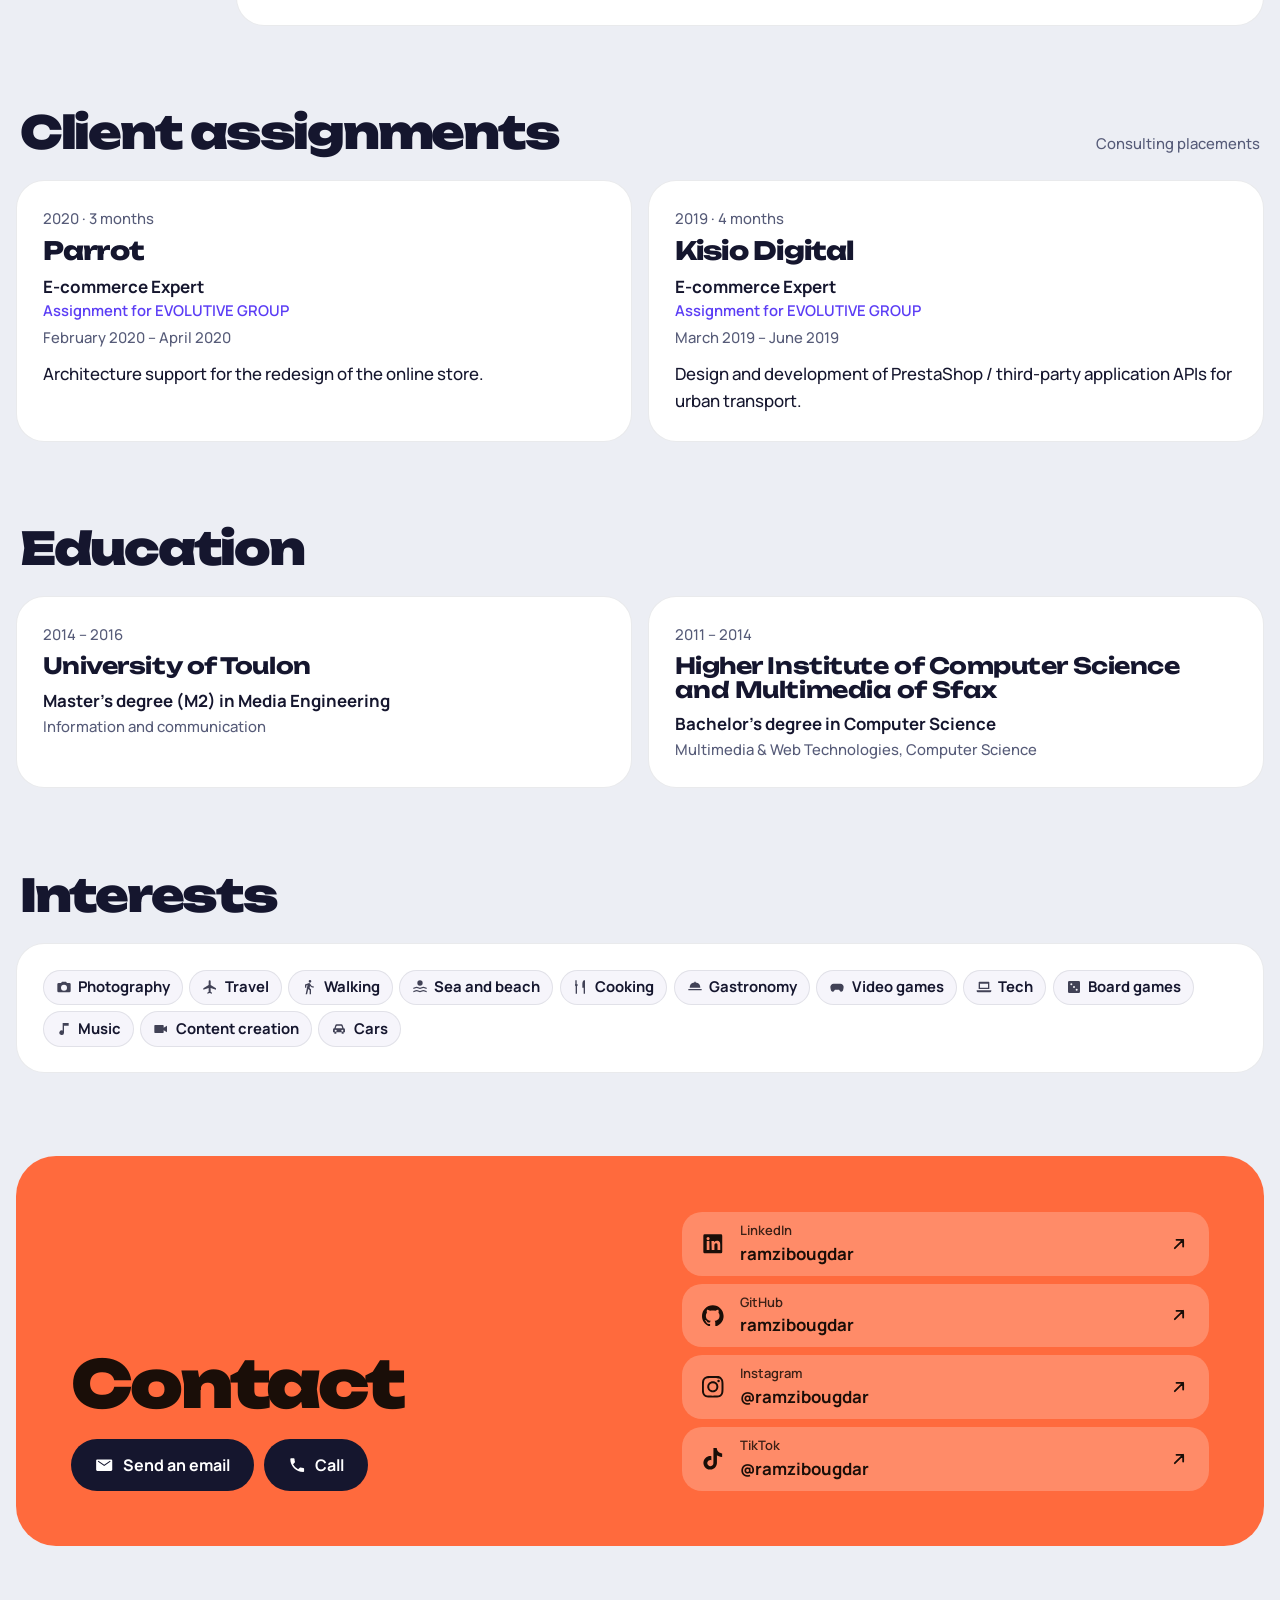
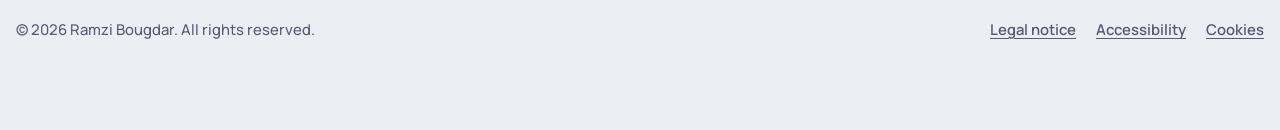
==== commit 56ee09a0: "Performance: minified bundles, CSS entrance, lazy GSAP, delayed GTM Lighthouse mobile (local, gzip, " ====
--- a/index.html
+++ b/index.html
@@ -47,15 +47,34 @@
       if (c && c.version === 1 && Date.now() - c.date < 182 * 24 * 3600 * 1000) {
         var ads = c.ads ? 'granted' : 'denied';
         gtag('consent', 'update', { analytics_storage: c.analytics ? 'granted' : 'denied', ad_storage: ads, ad_user_data: ads, ad_personalization: ads });
+      } else if (!/[?&](pdf|ats|prerender)\b/.test(window.location.search)) {
+        // No choice yet: the banner opens as soon as it is parsed (script right after it).
+        document.documentElement.classList.add('consent-pending');
       }
     })();
   </script>
-  <!-- Google Tag Manager -->
-  <script>(function(w,d,s,l,i){w[l]=w[l]||[];w[l].push({'gtm.start':
-  new Date().getTime(),event:'gtm.js'});var f=d.getElementsByTagName(s)[0],
-  j=d.createElement(s),dl=l!='dataLayer'?'&l='+l:'';j.async=true;j.src=
-  'https://www.googletagmanager.com/gtm.js?id='+i+dl;f.parentNode.insertBefore(j,f);
-  })(window,document,'script','dataLayer','GTM-W86L38PQ');</script>
+  <!--
+    Google Tag Manager, loaded at the first interaction (pointer, key, scroll) or 3.5 s after
+    the page load event: tags never slow down the first display. Consent above still applies.
+  -->
+  <script>
+    (function (w, d) {
+      var events = ['pointerdown', 'keydown', 'scroll', 'touchstart'];
+      var done = false;
+      function load() {
+        if (done) return;
+        done = true;
+        events.forEach(function (e) { w.removeEventListener(e, load, true); });
+        w.dataLayer.push({ 'gtm.start': new Date().getTime(), event: 'gtm.js' });
+        var script = d.createElement('script');
+        script.async = true;
+        script.src = 'https://www.googletagmanager.com/gtm.js?id=GTM-W86L38PQ';
+        d.head.appendChild(script);
+      }
+      events.forEach(function (e) { w.addEventListener(e, load, { capture: true, passive: true }); });
+      w.addEventListener('load', function () { w.setTimeout(load, 3500); });
+    })(window, document);
+  </script>
   <!-- End Google Tag Manager -->
   <!--
     Language router: sends the visitor to the stored language, otherwise to French when the
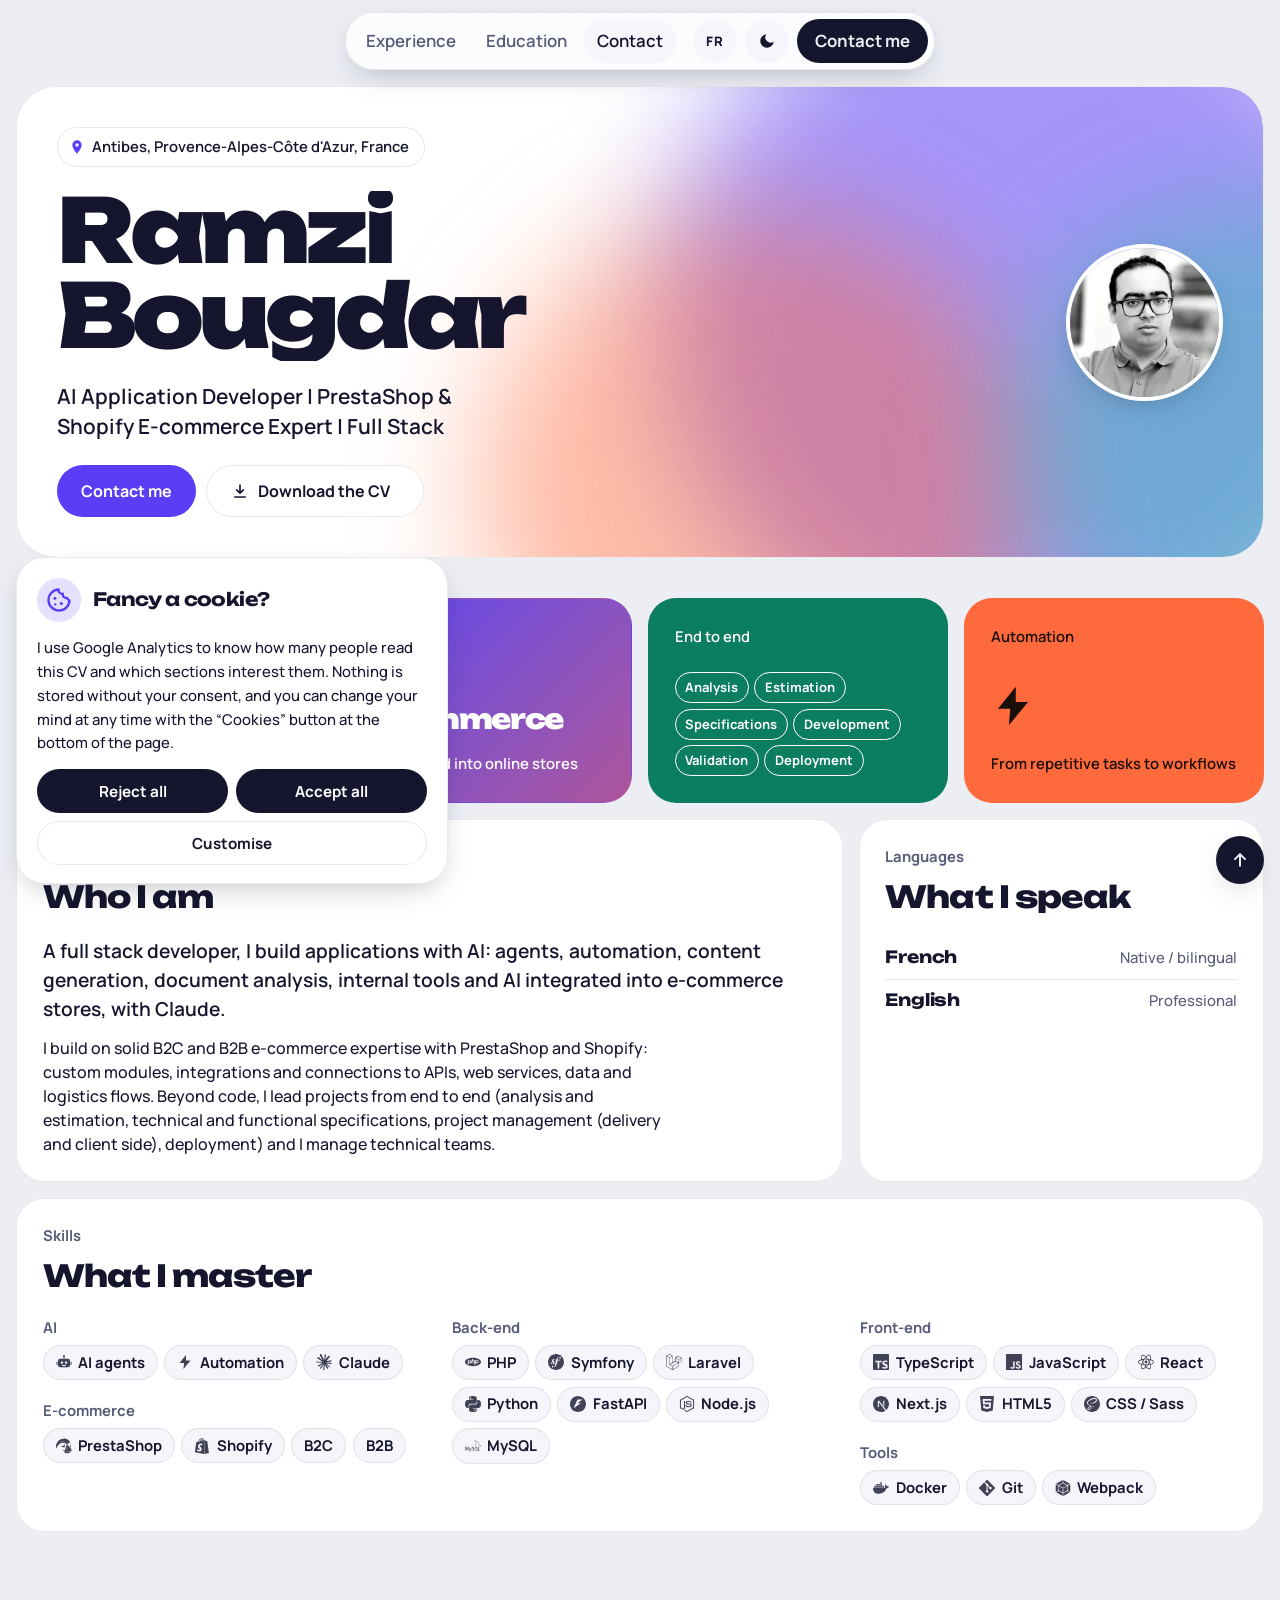
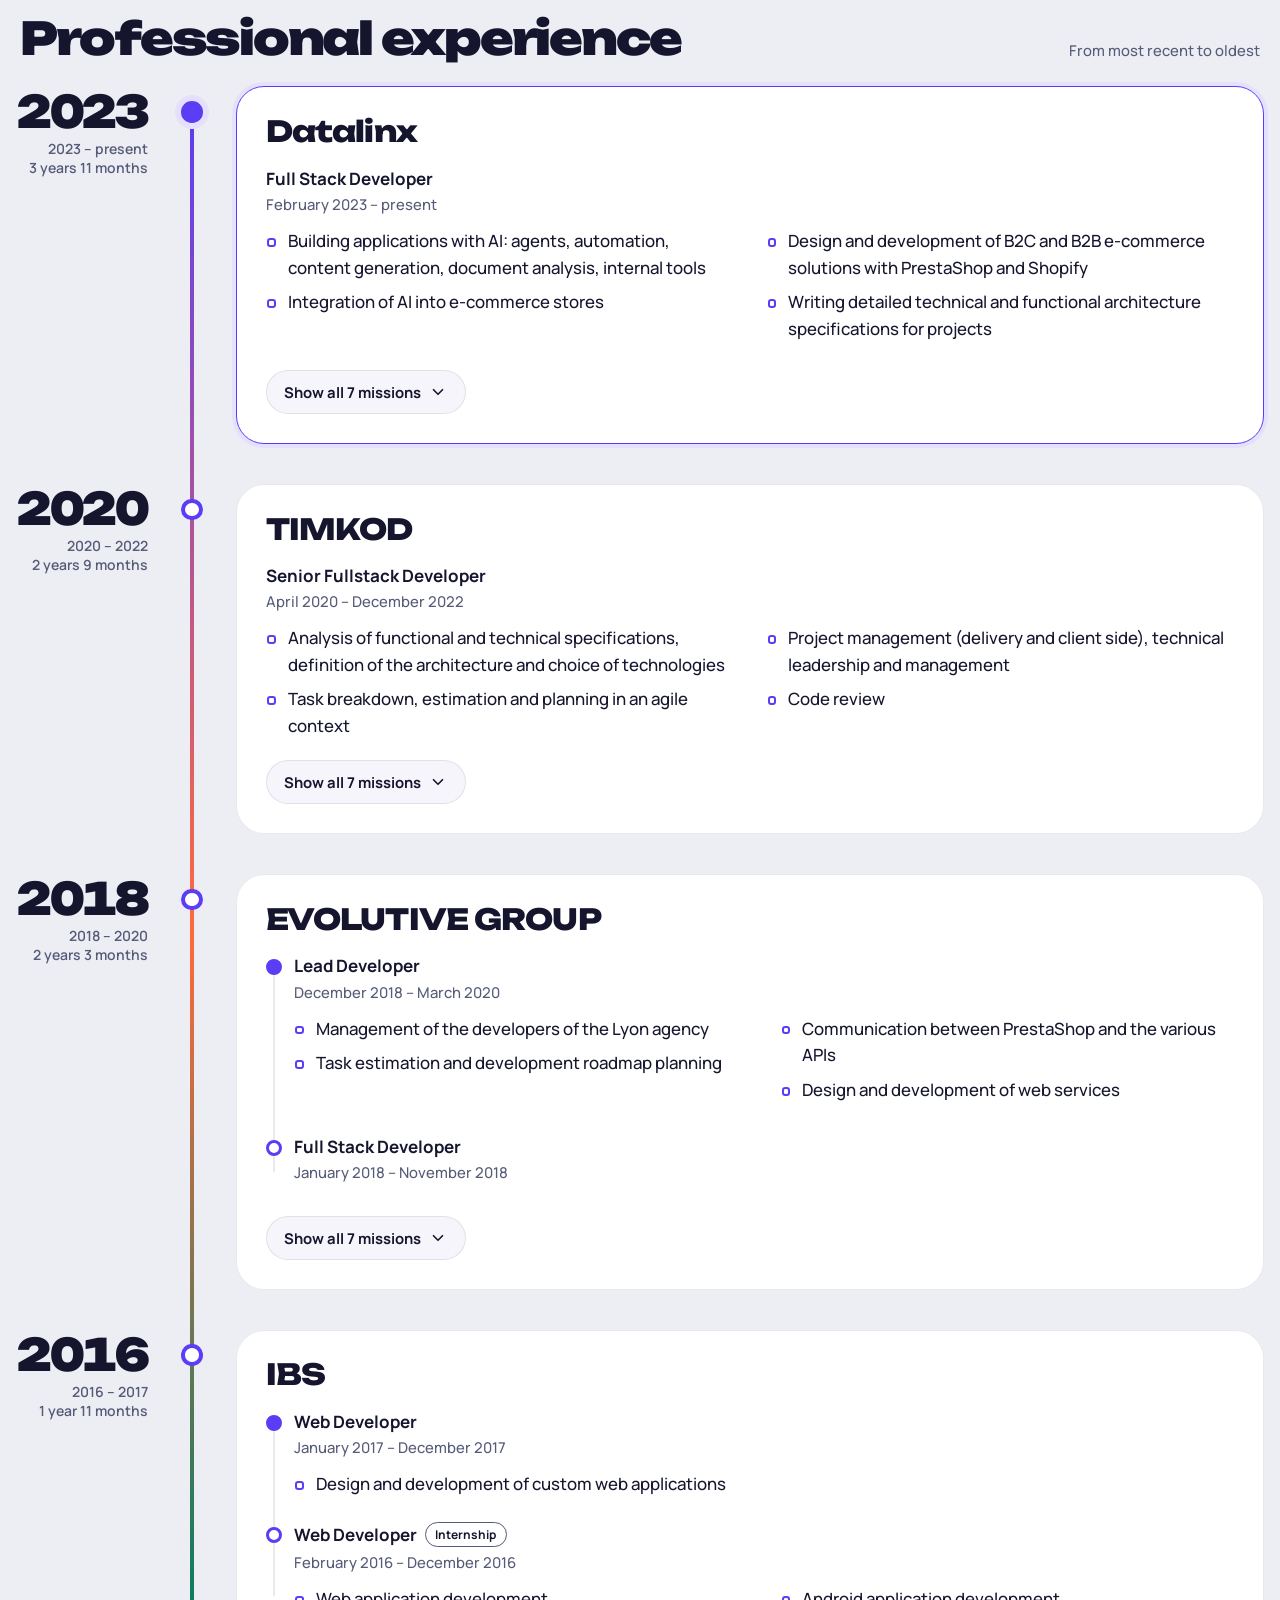
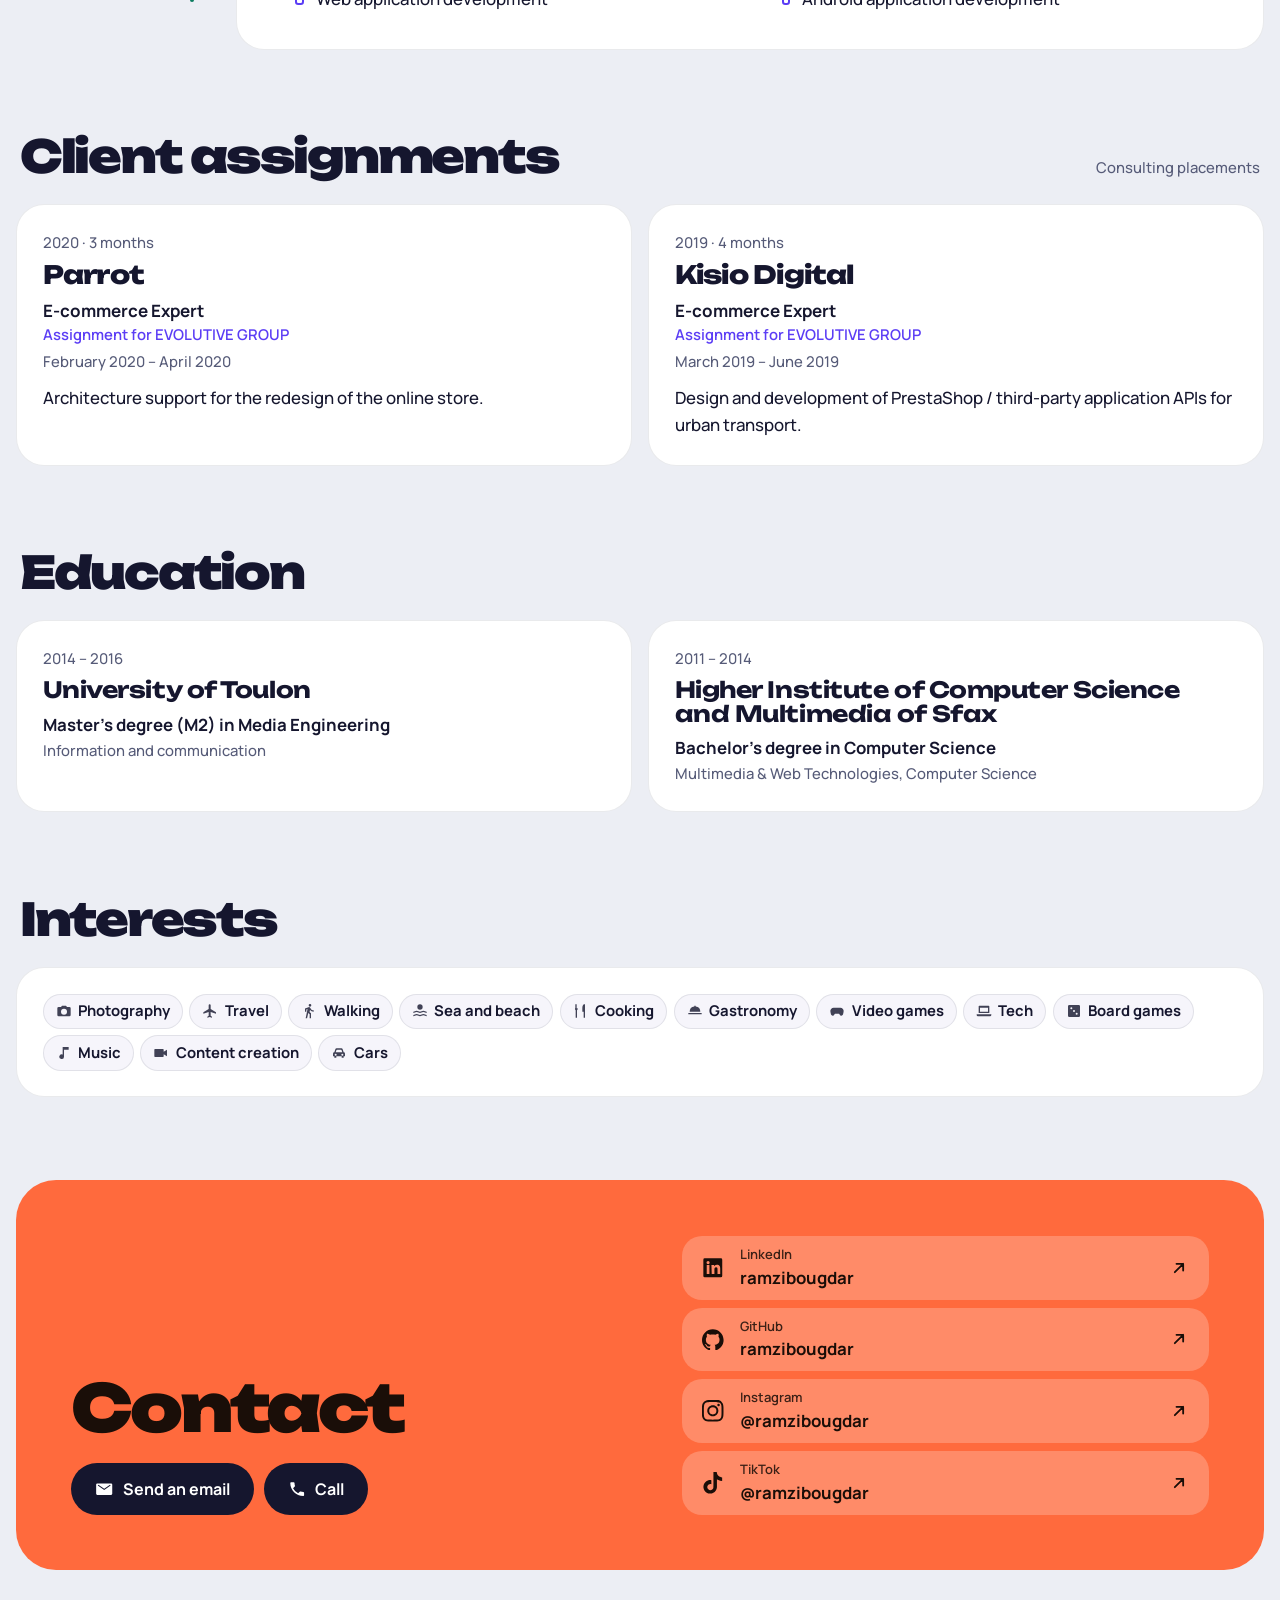
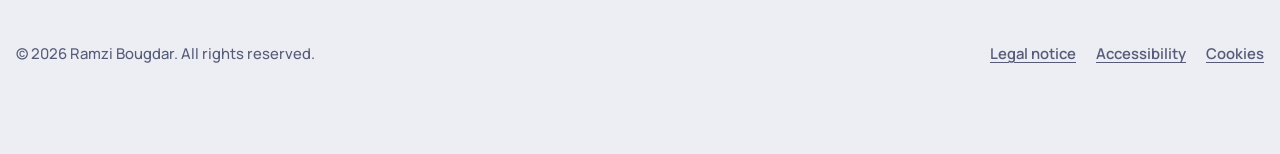
==== commit 4153cc8a: "SEO: no location in the page titles and descriptions - Titles: "Ramzi Bougdar – Développeur IA, Pres" ====
--- a/index.html
+++ b/index.html
@@ -7,15 +7,13 @@
   <meta name="description" content="CV of Ramzi Bougdar, full stack developer: AI applications with Claude and PrestaShop &amp; Shopify e-commerce. Available in English and French.">
   <meta name="color-scheme" content="light dark">
   <!-- Canonical, language alternates and social cards, generated by scripts/generate-metadata.js -->
-  <link rel="canonical" href="https://ramzibougdar.github.io/">
-  <link rel="alternate" hreflang="en" href="https://ramzibougdar.github.io/en/">
-  <link rel="alternate" hreflang="fr" href="https://ramzibougdar.github.io/fr/">
-  <link rel="alternate" hreflang="x-default" href="https://ramzibougdar.github.io/">
-  <!-- /generated links -->
+  <link rel="canonical" href="https://ramzibougdar.github.io/en/">
+  <meta name="author" content="Ramzi Bougdar">
+  <meta name="format-detection" content="telephone=no">
   <meta property="og:type" content="profile">
   <meta property="og:site_name" content="Ramzi Bougdar">
-  <meta property="og:title" content="Ramzi Bougdar – AI Application Developer &amp; E-commerce Expert">
-  <meta property="og:description" content="Full stack developer in Antibes, France: AI applications with Claude (agents, automation) and B2C/B2B e-commerce solutions on PrestaShop and Shopify.">
+  <meta property="og:title" content="Ramzi Bougdar – AI Developer, PrestaShop &amp; Shopify">
+  <meta property="og:description" content="Full stack developer: AI applications with Claude (agents, automation) and B2C/B2B e-commerce solutions on PrestaShop and Shopify.">
   <meta property="og:url" content="https://ramzibougdar.github.io/en/">
   <meta property="og:locale" content="en_GB">
   <meta property="og:locale:alternate" content="fr_FR">
@@ -24,6 +22,11 @@
   <meta property="og:image:height" content="630">
   <meta property="og:image:alt" content="Ramzi Bougdar">
   <meta name="twitter:card" content="summary_large_image">
+  <meta name="twitter:title" content="Ramzi Bougdar – AI Developer, PrestaShop &amp; Shopify">
+  <meta name="twitter:description" content="Full stack developer: AI applications with Claude (agents, automation) and B2C/B2B e-commerce solutions on PrestaShop and Shopify.">
+  <meta name="twitter:image" content="https://ramzibougdar.github.io/assets/img/og-image.png">
+  <meta name="twitter:image:alt" content="Ramzi Bougdar">
+  <!-- /generated links -->
   <link rel="icon" href="favicon.ico" sizes="48x48">
   <link rel="icon" type="image/png" sizes="32x32" href="assets/icons/favicon-32.png">
   <link rel="icon" type="image/png" sizes="192x192" href="assets/icons/icon-192.png">
